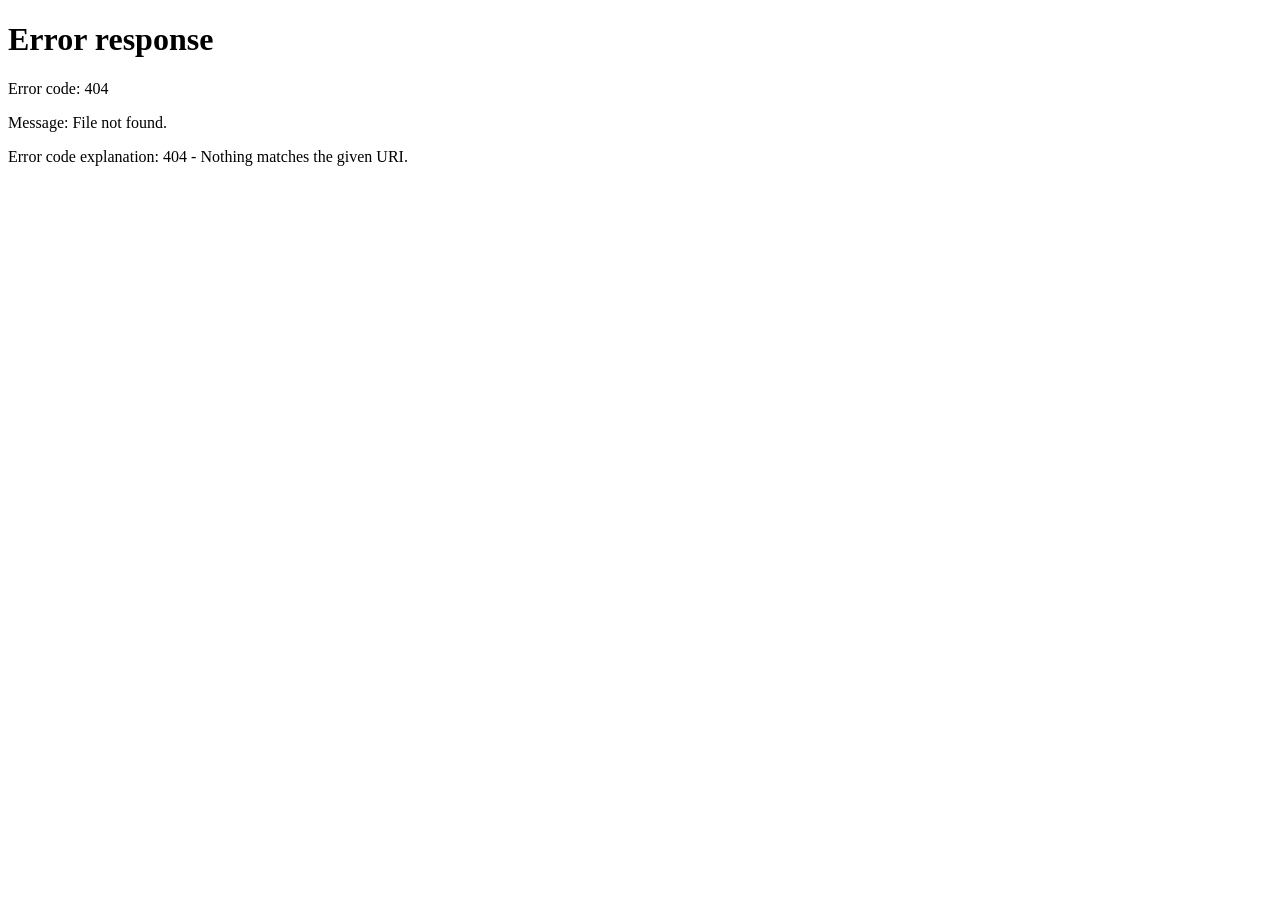
==== store/worldlet-site/index.html @ ae80c992 "Worldlet 1.0 A tiny living 3D world in every new tab: five scenes, live weather, photo and AI-made s" ====
<!doctype html>
<html lang="en">
<head>
<meta charset="utf-8" />
<meta name="viewport" content="width=device-width, initial-scale=1" />
<title>Worldlet</title>
<meta http-equiv="refresh" content="0; url=/privacy" />
</head>
<body>
<p><a href="/privacy">Worldlet privacy policy</a></p>
</body>
</html>
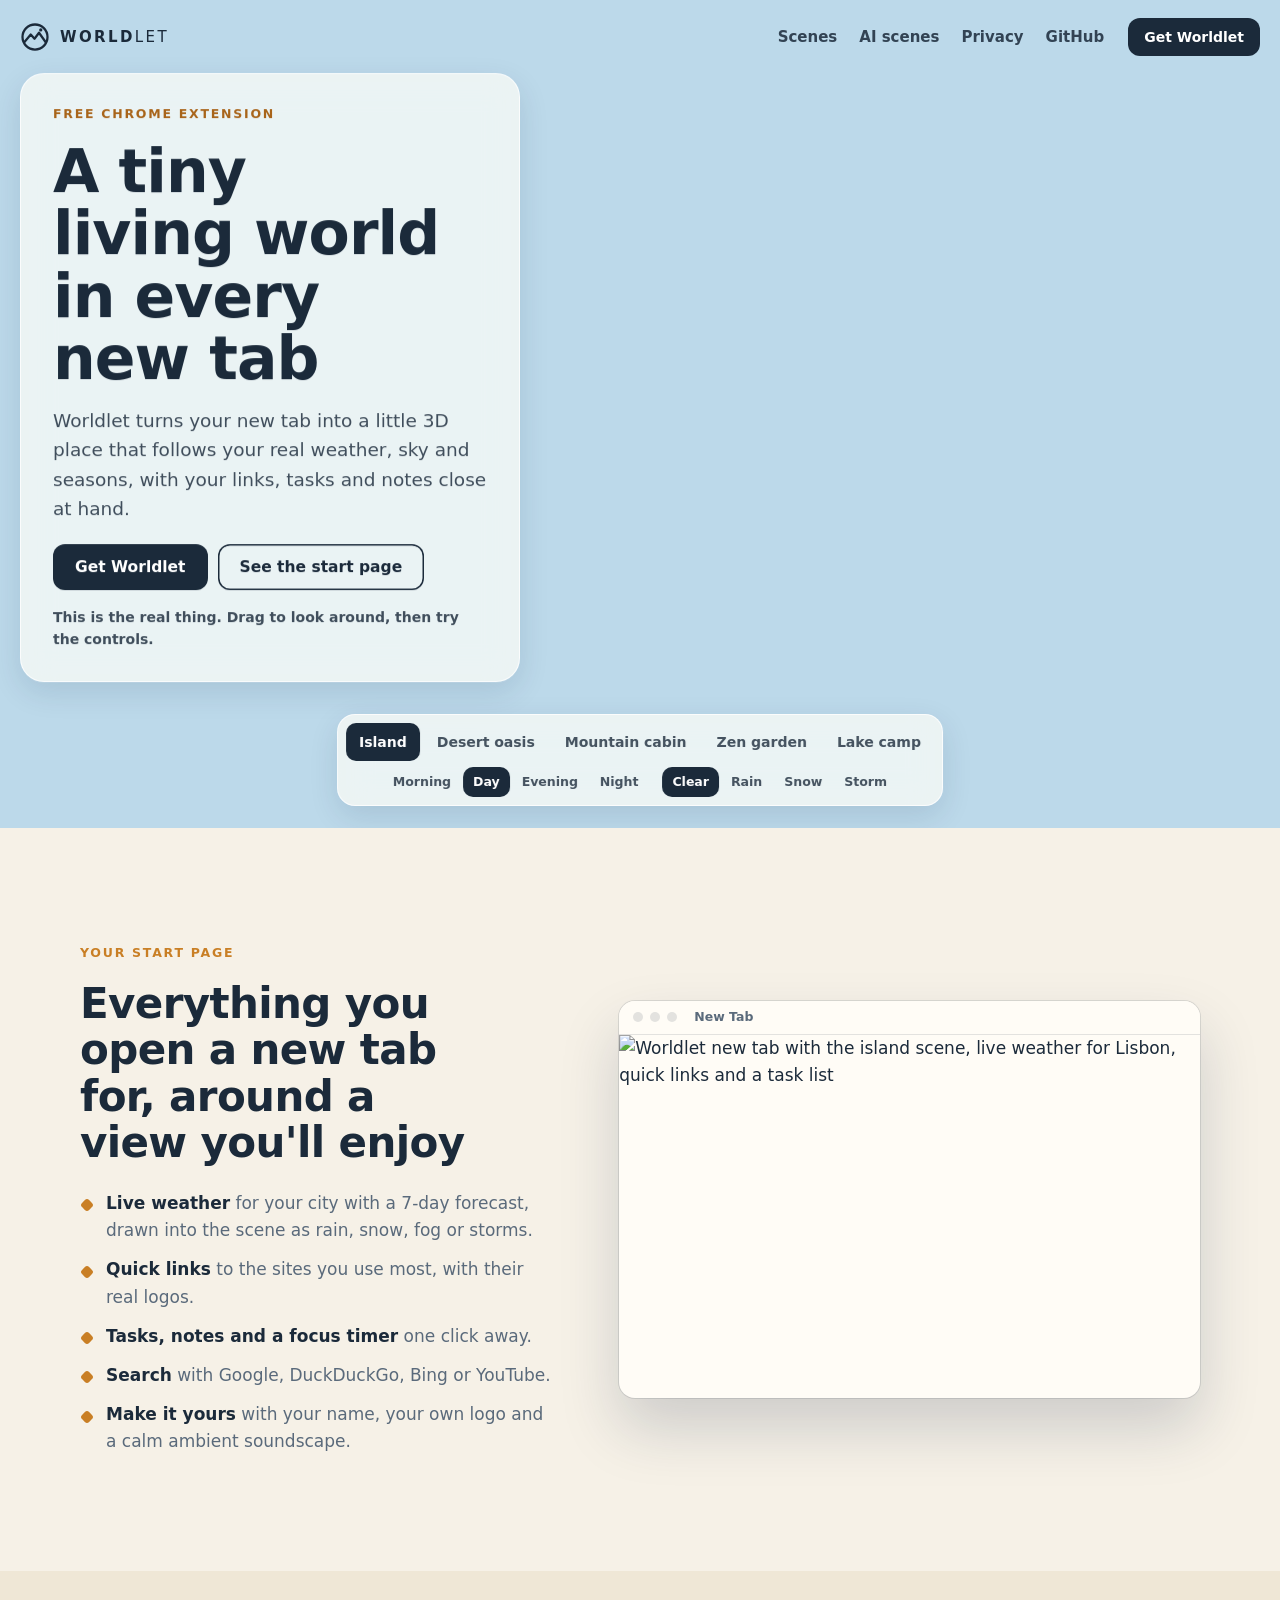
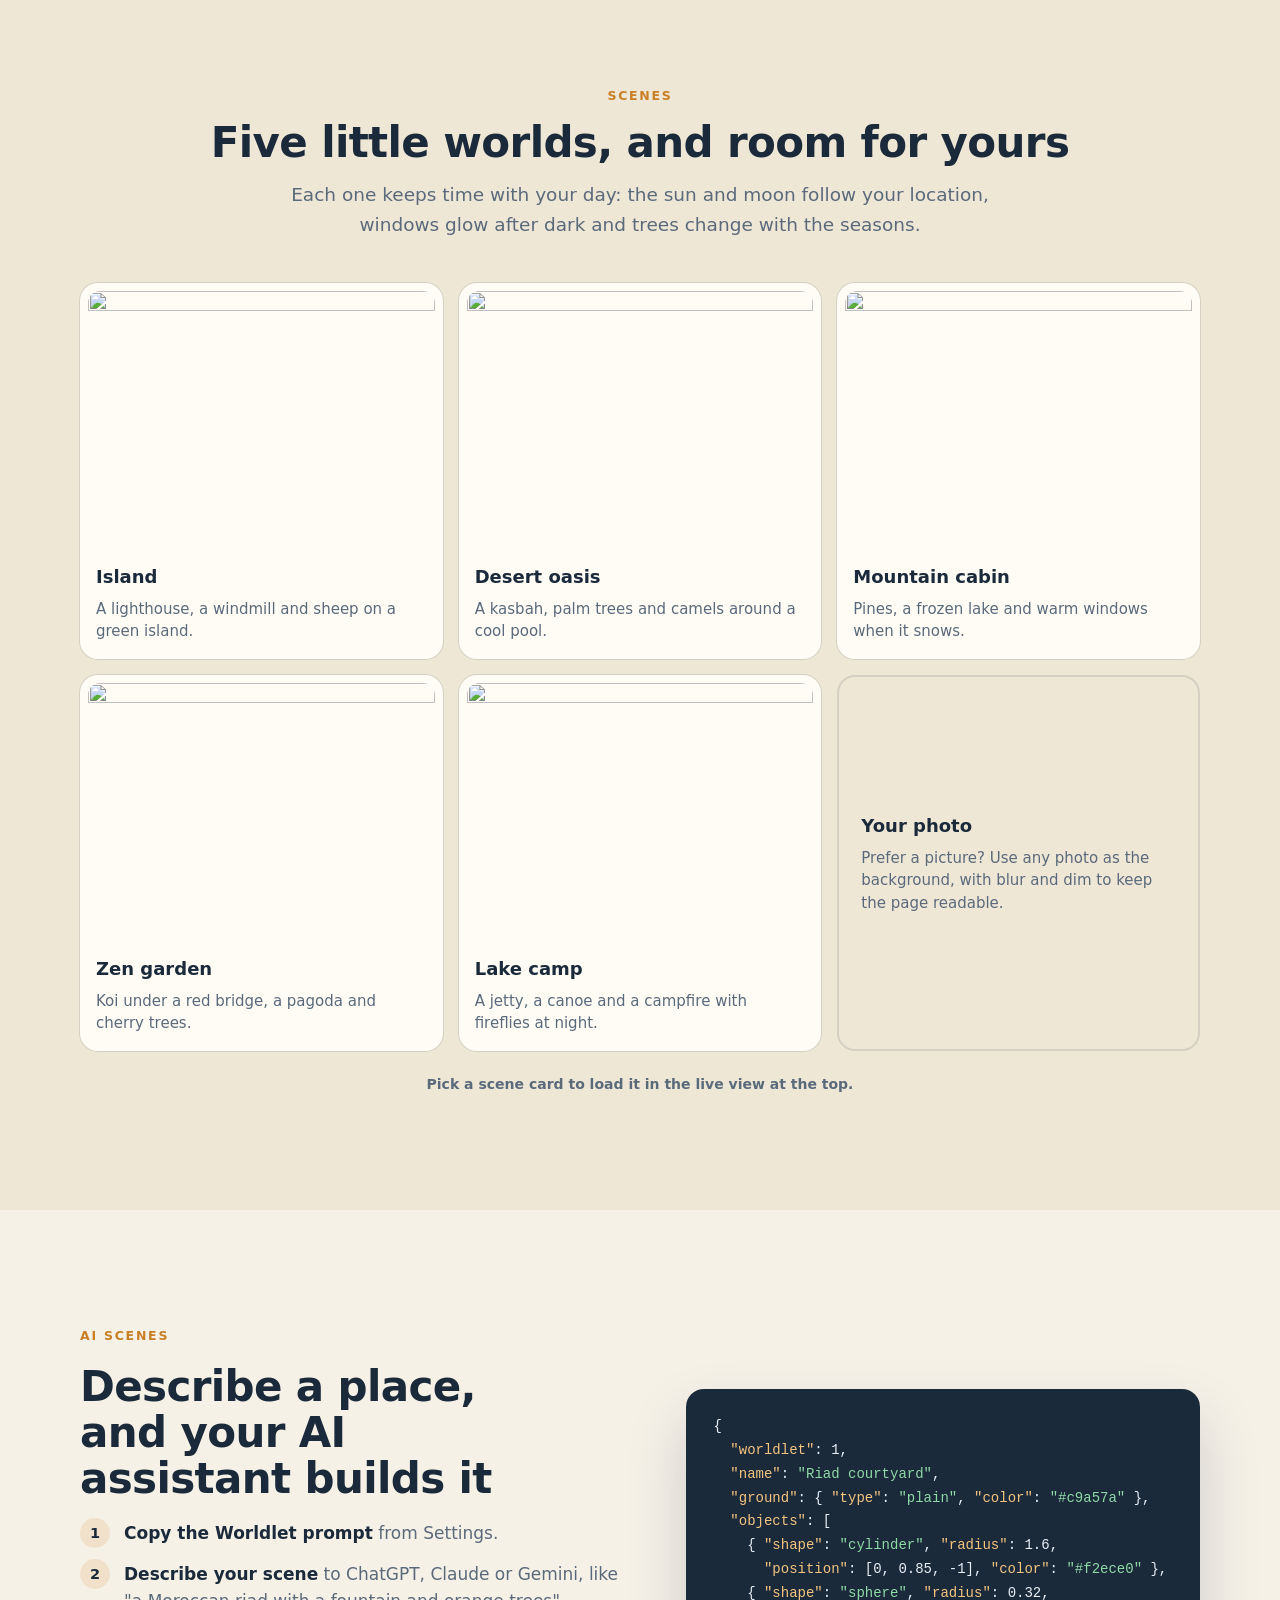
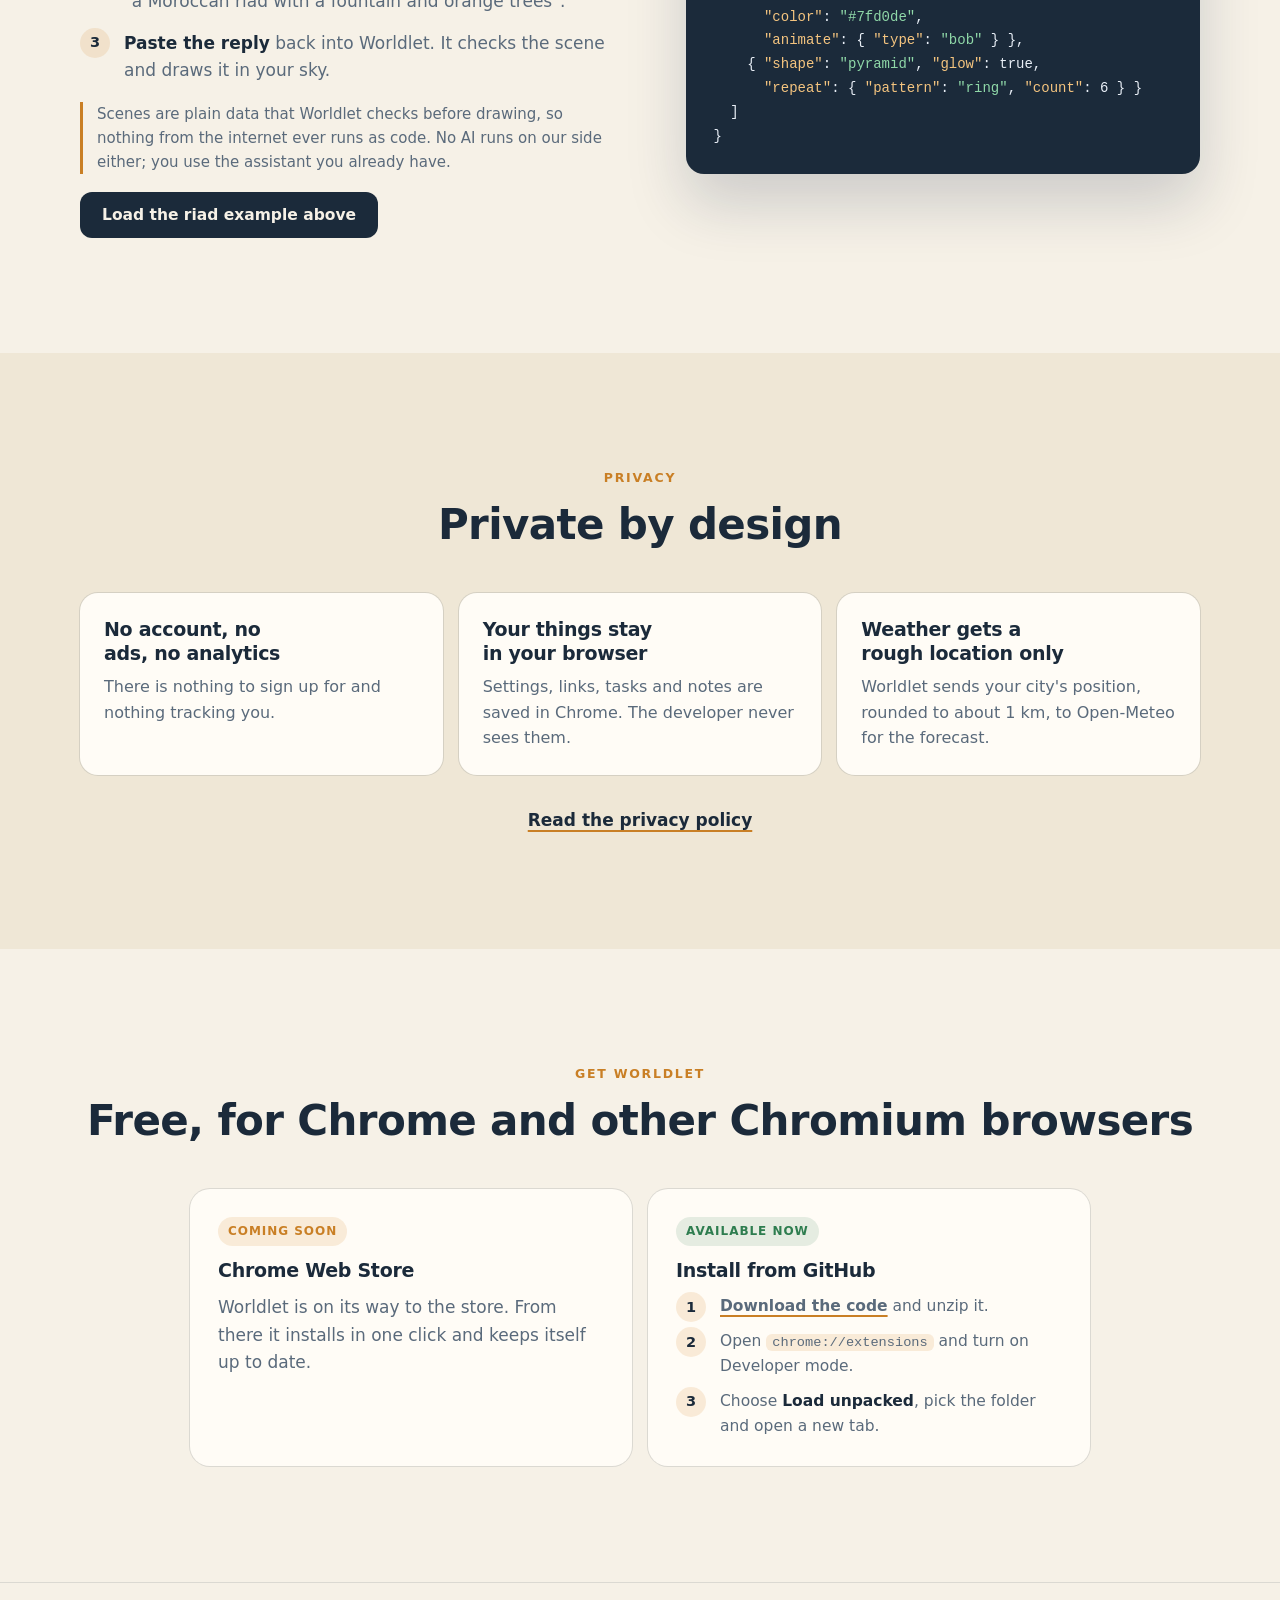
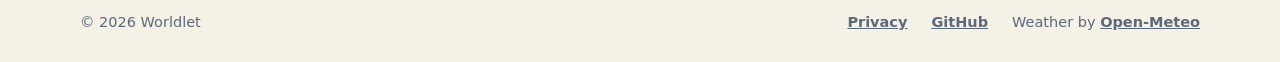
==== commit 362e8c3a: "Turn the Worldlet site into a homepage with a live 3D hero The homepage runs the extension's own eng" ====
--- a/store/worldlet-site/index.html
+++ b/store/worldlet-site/index.html
@@ -2,11 +2,195 @@
 <html lang="en">
 <head>
 <meta charset="utf-8" />
-<meta name="viewport" content="width=device-width, initial-scale=1" />
+<meta name="viewport" content="width=device-width, initial-scale=1, viewport-fit=cover" />
 <title>Worldlet</title>
-<meta http-equiv="refresh" content="0; url=/privacy" />
+<meta name="description" content="A tiny living 3D world in every new tab. Worldlet is a free Chrome extension with live weather, quick links, tasks, notes and a focus timer." />
+<meta name="theme-color" content="#f6f1e7" />
+<link rel="icon" href="assets/icon48.png" />
+<link rel="apple-touch-icon" href="assets/icon128.png" />
+<meta property="og:type" content="website" />
+<meta property="og:title" content="Worldlet: a tiny living world in every new tab" />
+<meta property="og:description" content="A free Chrome extension that turns your new tab into a little 3D place that follows your real weather, sky and seasons." />
+<meta property="og:url" content="https://worldlet-site.vercel.app/" />
+<meta property="og:image" content="https://worldlet-site.vercel.app/assets/og.jpg" />
+<meta name="twitter:card" content="summary_large_image" />
+<link rel="preload" href="assets/fonts/nunito-latin-wght-normal.woff2" as="font" type="font/woff2" crossorigin />
+<link rel="stylesheet" href="site.css" />
+<script type="module" src="site.js"></script>
 </head>
 <body>
-<p><a href="/privacy">Worldlet privacy policy</a></p>
+
+<header class="hero" id="top">
+  <canvas class="hero-canvas" id="world" aria-label="Live Worldlet scene. Drag to look around." role="img"></canvas>
+  <nav class="nav" aria-label="Main">
+    <a class="brand" href="#top" aria-label="Worldlet home">
+      <svg viewBox="0 0 24 24" fill="none" stroke="currentColor" stroke-width="1.8" stroke-linejoin="round" stroke-linecap="round" aria-hidden="true"><circle cx="12" cy="12" r="10"/><path d="M3.4 16.2 8.6 10l3 3.4L15.2 8.6l5.4 7.6"/><circle cx="16.6" cy="6.3" r="1.3" fill="currentColor" stroke="none"/></svg>
+      <span><b>WORLD</b>LET</span>
+    </a>
+    <div class="nav-links">
+      <a href="#scenes">Scenes</a>
+      <a href="#ai">AI scenes</a>
+      <a href="privacy">Privacy</a>
+      <a href="https://github.com/abouhilalbadr/worldlet">GitHub</a>
+    </div>
+    <a class="btn btn-small" href="#get">Get Worldlet</a>
+  </nav>
+
+  <div class="hero-copy glass">
+    <p class="eyebrow">Free Chrome extension</p>
+    <h1>A tiny living world in every new&nbsp;tab</h1>
+    <p class="lede">Worldlet turns your new tab into a little 3D place that follows your real weather, sky and seasons, with your links, tasks and notes close at hand.</p>
+    <div class="cta-row">
+      <a class="btn" href="#get">Get Worldlet</a>
+      <a class="btn btn-ghost" href="#start">See the start page</a>
+    </div>
+    <p class="hint">This is the real thing. Drag to look around, then try the controls.</p>
+  </div>
+
+  <div class="dock glass" role="group" aria-label="Try the scene">
+    <div class="dock-row" role="group" aria-label="Scene">
+      <button data-scene="island" aria-pressed="true">Island</button>
+      <button data-scene="desert" aria-pressed="false">Desert oasis</button>
+      <button data-scene="cabin" aria-pressed="false">Mountain cabin</button>
+      <button data-scene="zen" aria-pressed="false">Zen garden</button>
+      <button data-scene="camp" aria-pressed="false">Lake camp</button>
+    </div>
+    <div class="dock-row dock-small">
+      <div role="group" aria-label="Time of day">
+        <button data-time="morning" aria-pressed="false">Morning</button>
+        <button data-time="day" aria-pressed="true">Day</button>
+        <button data-time="evening" aria-pressed="false">Evening</button>
+        <button data-time="night" aria-pressed="false">Night</button>
+      </div>
+      <div role="group" aria-label="Weather">
+        <button data-weather="clear" aria-pressed="true">Clear</button>
+        <button data-weather="rain" aria-pressed="false">Rain</button>
+        <button data-weather="snow" aria-pressed="false">Snow</button>
+        <button data-weather="storm" aria-pressed="false">Storm</button>
+      </div>
+    </div>
+  </div>
+</header>
+
+<main>
+  <section class="band" id="start" aria-labelledby="start-h">
+    <div class="wrap split">
+      <div class="copy">
+        <p class="eyebrow">Your start page</p>
+        <h2 id="start-h">Everything you open a new tab for, around a view you'll enjoy</h2>
+        <ul class="features">
+          <li><strong>Live weather</strong> for your city with a 7-day forecast, drawn into the scene as rain, snow, fog or storms.</li>
+          <li><strong>Quick links</strong> to the sites you use most, with their real logos.</li>
+          <li><strong>Tasks, notes and a focus timer</strong> one click away.</li>
+          <li><strong>Search</strong> with Google, DuckDuckGo, Bing or YouTube.</li>
+          <li><strong>Make it yours</strong> with your name, your own logo and a calm ambient soundscape.</li>
+        </ul>
+      </div>
+      <figure class="frame">
+        <div class="frame-bar" aria-hidden="true"><i></i><i></i><i></i><span>New Tab</span></div>
+        <img src="assets/shots/01-island.jpg" width="1280" height="800" alt="Worldlet new tab with the island scene, live weather for Lisbon, quick links and a task list" loading="lazy" />
+      </figure>
+    </div>
+  </section>
+
+  <section class="band band-alt" id="scenes" aria-labelledby="scenes-h">
+    <div class="wrap">
+      <div class="section-head">
+        <p class="eyebrow">Scenes</p>
+        <h2 id="scenes-h">Five little worlds, and room for yours</h2>
+        <p class="lede">Each one keeps time with your day: the sun and moon follow your location, windows glow after dark and trees change with the seasons.</p>
+      </div>
+      <div class="scene-grid">
+        <button class="scene-card" data-load="island"><img src="assets/scenes/island.jpg" alt="" loading="lazy" /><span class="sc-name">Island</span><span class="sc-line">A lighthouse, a windmill and sheep on a green island.</span></button>
+        <button class="scene-card" data-load="desert"><img src="assets/scenes/desert.jpg" alt="" loading="lazy" /><span class="sc-name">Desert oasis</span><span class="sc-line">A kasbah, palm trees and camels around a cool pool.</span></button>
+        <button class="scene-card" data-load="cabin"><img src="assets/scenes/cabin.jpg" alt="" loading="lazy" /><span class="sc-name">Mountain cabin</span><span class="sc-line">Pines, a frozen lake and warm windows when it snows.</span></button>
+        <button class="scene-card" data-load="zen"><img src="assets/scenes/zen.jpg" alt="" loading="lazy" /><span class="sc-name">Zen garden</span><span class="sc-line">Koi under a red bridge, a pagoda and cherry trees.</span></button>
+        <button class="scene-card" data-load="camp"><img src="assets/scenes/camp.jpg" alt="" loading="lazy" /><span class="sc-name">Lake camp</span><span class="sc-line">A jetty, a canoe and a campfire with fireflies at night.</span></button>
+        <div class="scene-card scene-card-plain"><span class="sc-name">Your photo</span><span class="sc-line">Prefer a picture? Use any photo as the background, with blur and dim to keep the page readable.</span></div>
+      </div>
+      <p class="hint center">Pick a scene card to load it in the live view at the top.</p>
+    </div>
+  </section>
+
+  <section class="band" id="ai" aria-labelledby="ai-h">
+    <div class="wrap split split-rev">
+      <div class="copy">
+        <p class="eyebrow">AI scenes</p>
+        <h2 id="ai-h">Describe a place, and your AI assistant builds it</h2>
+        <ol class="steps">
+          <li><strong>Copy the Worldlet prompt</strong> from Settings.</li>
+          <li><strong>Describe your scene</strong> to ChatGPT, Claude or Gemini, like "a Moroccan riad with a fountain and orange trees".</li>
+          <li><strong>Paste the reply</strong> back into Worldlet. It checks the scene and draws it in your sky.</li>
+        </ol>
+        <p class="note">Scenes are plain data that Worldlet checks before drawing, so nothing from the internet ever runs as code. No AI runs on our side either; you use the assistant you already have.</p>
+        <button class="btn" id="loadRiad">Load the riad example above</button>
+        <p class="msg" id="riadMsg" role="status" hidden></p>
+      </div>
+      <pre class="code" aria-label="Part of an AI scene file"><code>{
+  <span class="k">"worldlet"</span>: 1,
+  <span class="k">"name"</span>: <span class="s">"Riad courtyard"</span>,
+  <span class="k">"ground"</span>: { <span class="k">"type"</span>: <span class="s">"plain"</span>, <span class="k">"color"</span>: <span class="s">"#c9a57a"</span> },
+  <span class="k">"objects"</span>: [
+    { <span class="k">"shape"</span>: <span class="s">"cylinder"</span>, <span class="k">"radius"</span>: 1.6,
+      <span class="k">"position"</span>: [0, 0.85, -1], <span class="k">"color"</span>: <span class="s">"#f2ece0"</span> },
+    { <span class="k">"shape"</span>: <span class="s">"sphere"</span>, <span class="k">"radius"</span>: 0.32,
+      <span class="k">"color"</span>: <span class="s">"#7fd0de"</span>,
+      <span class="k">"animate"</span>: { <span class="k">"type"</span>: <span class="s">"bob"</span> } },
+    { <span class="k">"shape"</span>: <span class="s">"pyramid"</span>, <span class="k">"glow"</span>: true,
+      <span class="k">"repeat"</span>: { <span class="k">"pattern"</span>: <span class="s">"ring"</span>, <span class="k">"count"</span>: 6 } }
+  ]
+}</code></pre>
+    </div>
+  </section>
+
+  <section class="band band-alt" id="privacy" aria-labelledby="privacy-h">
+    <div class="wrap">
+      <div class="section-head">
+        <p class="eyebrow">Privacy</p>
+        <h2 id="privacy-h">Private by design</h2>
+      </div>
+      <div class="trio">
+        <div class="point"><h3>No account, no ads, no analytics</h3><p>There is nothing to sign up for and nothing tracking you.</p></div>
+        <div class="point"><h3>Your things stay in your browser</h3><p>Settings, links, tasks and notes are saved in Chrome. The developer never sees them.</p></div>
+        <div class="point"><h3>Weather gets a rough location only</h3><p>Worldlet sends your city's position, rounded to about 1&nbsp;km, to Open-Meteo for the forecast.</p></div>
+      </div>
+      <p class="center"><a class="link" href="privacy">Read the privacy policy</a></p>
+    </div>
+  </section>
+
+  <section class="band" id="get" aria-labelledby="get-h">
+    <div class="wrap">
+      <div class="section-head">
+        <p class="eyebrow">Get Worldlet</p>
+        <h2 id="get-h">Free, for Chrome and other Chromium browsers</h2>
+      </div>
+      <div class="get-grid">
+        <div class="get-card">
+          <span class="pill">Coming soon</span>
+          <h3>Chrome Web Store</h3>
+          <p>Worldlet is on its way to the store. From there it installs in one click and keeps itself up to date.</p>
+        </div>
+        <div class="get-card">
+          <span class="pill pill-ok">Available now</span>
+          <h3>Install from GitHub</h3>
+          <ol class="steps steps-tight">
+            <li><a class="link" href="https://github.com/abouhilalbadr/worldlet/archive/refs/heads/main.zip">Download the code</a> and unzip it.</li>
+            <li>Open <code>chrome://extensions</code> and turn on Developer mode.</li>
+            <li>Choose <strong>Load unpacked</strong>, pick the folder and open a new tab.</li>
+          </ol>
+        </div>
+      </div>
+    </div>
+  </section>
+</main>
+
+<footer class="footer">
+  <div class="wrap footer-row">
+    <span>© 2026 Worldlet</span>
+    <a href="privacy">Privacy</a>
+    <a href="https://github.com/abouhilalbadr/worldlet">GitHub</a>
+    <span>Weather by <a href="https://open-meteo.com/">Open-Meteo</a></span>
+  </div>
+</footer>
 </body>
 </html>
--- a/store/worldlet-site/site.css
+++ b/store/worldlet-site/site.css
@@ -0,0 +1,166 @@
+/* Layout: a full-bleed live 3D hero with glass controls, then alternating sand bands with one idea each. */
+@font-face { font-family: Nunito; src: url('assets/fonts/nunito-latin-wght-normal.woff2') format('woff2'); font-weight: 200 1000; font-display: swap; }
+
+:root {
+  --sand: #f6f1e7; --sand-2: #efe7d6; --paper: #fffcf6; --ink: #1b2a3a; --muted: #5a6a7b; --line: rgba(27, 42, 58, 0.12);
+  --amber: #c97f25; --amber-soft: rgba(217, 145, 58, 0.16); --sea: #1f6f9e; --ok: #2e7d4f; --ok-soft: rgba(46, 125, 79, 0.12);
+  --glass: rgba(255, 252, 246, 0.72); --glass-line: rgba(255, 255, 255, 0.8); --code: #1b2a3a; --code-ink: #e8eef6;
+  --font: Nunito, ui-rounded, "SF Pro Rounded", system-ui, -apple-system, "Segoe UI", sans-serif;
+  --mono: ui-monospace, "SF Mono", Menlo, Consolas, monospace;
+  --gutter: max(20px, env(safe-area-inset-left, 0px));
+  color-scheme: light;
+}
+@media (prefers-color-scheme: dark) {
+  :root {
+    --sand: #0f1828; --sand-2: #131f33; --paper: #172338; --ink: #eef2f8; --muted: #a7b4c6; --line: rgba(255, 255, 255, 0.1);
+    --amber: #f4c47f; --amber-soft: rgba(244, 196, 127, 0.14); --sea: #7cc0e8; --ok: #8fd8a8; --ok-soft: rgba(143, 216, 168, 0.12);
+    --glass: rgba(18, 28, 48, 0.66); --glass-line: rgba(255, 255, 255, 0.12); --code: #0a1220; --code-ink: #e8eef6;
+    color-scheme: dark;
+  }
+}
+
+* { box-sizing: border-box; }
+html { scroll-behavior: smooth; }
+body { margin: 0; background: var(--sand); color: var(--ink); font: 500 17px/1.6 var(--font); -webkit-font-smoothing: antialiased; }
+img { max-width: 100%; display: block; }
+a { color: inherit; }
+button { font: inherit; color: inherit; cursor: pointer; }
+:focus-visible { outline: 2px solid var(--amber); outline-offset: 3px; border-radius: 6px; }
+h1, h2, h3 { margin: 0; text-wrap: balance; letter-spacing: -0.015em; }
+h1 { font-size: clamp(36px, 5.2vw, 60px); line-height: 1.04; font-weight: 900; }
+h2 { font-size: clamp(28px, 3.6vw, 42px); line-height: 1.1; font-weight: 900; }
+h3 { font-size: 19px; line-height: 1.3; font-weight: 800; }
+p { margin: 0; }
+.eyebrow { font-size: 12.5px; font-weight: 800; letter-spacing: 0.14em; text-transform: uppercase; color: var(--amber); }
+.lede { font-size: 18.5px; color: var(--muted); max-width: 60ch; }
+.hint { font-size: 14px; color: var(--muted); font-weight: 600; }
+.center { text-align: center; }
+.link { font-weight: 800; text-decoration: underline; text-decoration-color: var(--amber); text-decoration-thickness: 2px; text-underline-offset: 4px; }
+code { font: 500 0.88em var(--mono); background: var(--amber-soft); padding: 1px 6px; border-radius: 6px; }
+
+.btn { display: inline-flex; align-items: center; justify-content: center; height: 46px; padding: 0 22px; border-radius: 12px; border: 0; background: var(--ink); color: var(--sand); font-weight: 800; font-size: 15.5px; text-decoration: none; transition: transform 0.15s; }
+.btn:hover { transform: translateY(-1px); }
+.btn-ghost { background: transparent; color: var(--ink); box-shadow: inset 0 0 0 1.5px var(--line); }
+.btn-small { height: 38px; padding: 0 16px; font-size: 14px; }
+
+.glass { background: var(--glass); border: 1px solid var(--glass-line); backdrop-filter: blur(16px) saturate(1.3); -webkit-backdrop-filter: blur(16px) saturate(1.3); box-shadow: 0 10px 30px rgba(20, 40, 70, 0.12); }
+
+/* ---------- hero ---------- */
+.hero { position: relative; height: clamp(640px, 92svh, 900px); overflow: hidden; background: #bcd9ea url('assets/hero.jpg') center / cover no-repeat; color: #1b2a3a; isolation: isolate; }
+.hero-canvas { position: absolute; inset: 0; width: 100%; height: 100%; display: block; z-index: -1; cursor: grab; }
+.hero-canvas:active { cursor: grabbing; }
+.hero .glass { --glass: rgba(255, 252, 246, 0.72); --glass-line: rgba(255, 255, 255, 0.8); }
+.hero.night { color: #eef2f8; }
+.hero.night .glass { --glass: rgba(18, 28, 48, 0.62); --glass-line: rgba(255, 255, 255, 0.14); }
+.hero .eyebrow { color: #a8641a; }
+.hero.night .eyebrow { color: #f4c47f; }
+.hero .lede, .hero .hint { color: inherit; opacity: 0.82; }
+.hero .btn { background: #1b2a3a; color: #fff; }
+.hero .btn-ghost { background: transparent; color: inherit; box-shadow: inset 0 0 0 1.5px currentColor; }
+.hero.night .btn:not(.btn-ghost) { background: #f4c47f; color: #1a2232; }
+
+.nav { position: absolute; top: 0; left: 0; right: 0; display: flex; align-items: center; gap: 24px; padding: max(18px, env(safe-area-inset-top, 0px)) var(--gutter) 18px; padding-right: max(20px, env(safe-area-inset-right, 0px)); }
+.brand { display: flex; align-items: center; gap: 10px; text-decoration: none; }
+.brand svg { width: 30px; height: 30px; }
+.brand span { letter-spacing: 0.16em; font-size: 15px; font-weight: 500; }
+.brand b { font-weight: 900; }
+.nav-links { display: flex; gap: 22px; margin-left: auto; font-weight: 700; font-size: 15px; }
+.nav-links a { text-decoration: none; opacity: 0.85; }
+.nav-links a:hover { opacity: 1; text-decoration: underline; text-underline-offset: 4px; }
+
+.hero-copy { position: absolute; left: var(--gutter); top: 50%; transform: translateY(-56%); width: min(500px, 40vw); border-radius: 24px; padding: 30px 32px; display: grid; gap: 16px; }
+.cta-row { display: flex; gap: 10px; flex-wrap: wrap; margin-top: 4px; }
+
+.dock { position: absolute; left: 50%; bottom: max(22px, env(safe-area-inset-bottom, 0px)); transform: translateX(-50%); border-radius: 18px; padding: 8px; display: grid; gap: 6px; max-width: calc(100% - 40px); }
+.dock-row { display: flex; gap: 4px; justify-content: center; }
+.dock-small { gap: 14px; }
+.dock-small > div { display: flex; gap: 2px; }
+.dock button { border: 0; background: transparent; padding: 8px 13px; border-radius: 10px; font-weight: 800; font-size: 14px; white-space: nowrap; opacity: 0.8; }
+.dock-small button { padding: 5px 10px; font-size: 12.5px; }
+.dock button:hover { opacity: 1; background: rgba(127, 127, 127, 0.14); }
+.dock button[aria-pressed="true"] { opacity: 1; background: #1b2a3a; color: #fff; }
+.hero.night .dock button[aria-pressed="true"] { background: #f4c47f; color: #1a2232; }
+
+/* ---------- bands ---------- */
+.band { padding-block: clamp(64px, 9vw, 120px); }
+.band-alt { background: var(--sand-2); }
+.wrap { max-width: 1160px; margin: 0 auto; padding-left: var(--gutter); padding-right: max(20px, env(safe-area-inset-right, 0px)); }
+.section-head { display: grid; gap: 14px; justify-items: center; text-align: center; margin-bottom: 44px; }
+.split { display: grid; grid-template-columns: minmax(0, 0.9fr) minmax(0, 1.1fr); gap: clamp(32px, 5vw, 72px); align-items: center; }
+.split-rev { grid-template-columns: minmax(0, 1fr) minmax(0, 0.95fr); }
+.copy { display: grid; gap: 18px; min-width: 0; }
+
+.features { list-style: none; margin: 6px 0 0; padding: 0; display: grid; gap: 12px; }
+.features li { padding-left: 26px; position: relative; color: var(--muted); }
+.features li::before { content: ''; position: absolute; left: 2px; top: 0.62em; width: 10px; height: 10px; border-radius: 3px; background: var(--amber); transform: rotate(45deg); }
+.features strong { color: var(--ink); font-weight: 800; }
+
+.frame { margin: 0; border-radius: 16px; overflow: hidden; background: var(--paper); box-shadow: 0 30px 60px rgba(20, 40, 70, 0.18), 0 0 0 1px var(--line); }
+.frame-bar { display: flex; align-items: center; gap: 7px; height: 34px; padding: 0 14px; background: var(--paper); border-bottom: 1px solid var(--line); }
+.frame-bar i { width: 10px; height: 10px; border-radius: 50%; background: var(--line); }
+.frame-bar span { margin-left: 10px; font-size: 12.5px; font-weight: 700; color: var(--muted); }
+.frame img { width: 100%; height: auto; }
+
+.scene-grid { display: grid; grid-template-columns: repeat(3, minmax(0, 1fr)); gap: 16px; }
+.scene-card { display: grid; align-content: start; gap: 6px; text-align: left; border: 0; padding: 8px 8px 16px; border-radius: 18px; background: var(--paper); box-shadow: 0 0 0 1px var(--line); transition: transform 0.15s, box-shadow 0.15s; }
+.scene-card img { width: 100%; aspect-ratio: 4 / 3; object-fit: cover; border-radius: 12px; margin-bottom: 6px; }
+button.scene-card:hover { transform: translateY(-2px); box-shadow: 0 0 0 1px var(--line), 0 14px 30px rgba(20, 40, 70, 0.12); }
+.sc-name { font-size: 18px; font-weight: 900; padding: 0 8px; }
+.sc-line { font-size: 15px; color: var(--muted); padding: 0 8px; line-height: 1.5; }
+.scene-card-plain { padding: 24px 16px; align-content: center; background: transparent; box-shadow: inset 0 0 0 2px var(--line); }
+.scene-grid + .hint { margin-top: 22px; }
+
+.steps { margin: 0; padding: 0; list-style: none; counter-reset: s; display: grid; gap: 14px; }
+.steps li { counter-increment: s; position: relative; padding-left: 44px; color: var(--muted); }
+.steps li::before { content: counter(s); position: absolute; left: 0; top: -2px; width: 30px; height: 30px; border-radius: 50%; display: grid; place-items: center; background: var(--amber-soft); color: var(--ink); font-weight: 900; font-size: 14.5px; }
+.steps strong { color: var(--ink); font-weight: 800; }
+.steps-tight { gap: 10px; font-size: 15.5px; }
+.note { font-size: 15px; color: var(--muted); border-left: 3px solid var(--amber); padding-left: 14px; }
+#loadRiad { justify-self: start; }
+.msg { font-size: 14.5px; font-weight: 700; color: var(--ok); }
+.msg.error { color: #c0392b; }
+.code { margin: 0; min-width: 0; overflow-x: auto; background: var(--code); color: var(--code-ink); border-radius: 18px; padding: 26px 28px; font: 500 14px/1.7 var(--mono); box-shadow: 0 30px 60px rgba(20, 40, 70, 0.18); }
+.code code { background: none; padding: 0; font: inherit; }
+.code .k { color: #f4c47f; }
+.code .s { color: #8fd8a8; }
+
+.trio { display: grid; grid-template-columns: repeat(3, minmax(0, 1fr)); gap: 16px; margin-bottom: 32px; }
+.point { background: var(--paper); border-radius: 18px; padding: 24px; display: grid; gap: 8px; align-content: start; box-shadow: 0 0 0 1px var(--line); }
+.point p { color: var(--muted); font-size: 16px; }
+
+.get-grid { display: grid; grid-template-columns: repeat(2, minmax(0, 1fr)); gap: 16px; max-width: 900px; margin: 0 auto; }
+.get-card { background: var(--paper); border-radius: 20px; padding: 28px; display: grid; gap: 12px; align-content: start; box-shadow: 0 0 0 1px var(--line); }
+.get-card p { color: var(--muted); }
+.pill { justify-self: start; font-size: 12px; font-weight: 800; letter-spacing: 0.08em; text-transform: uppercase; padding: 5px 10px; border-radius: 999px; background: var(--amber-soft); color: var(--amber); }
+.pill-ok { background: var(--ok-soft); color: var(--ok); }
+
+.footer { border-top: 1px solid var(--line); padding-block: 28px max(28px, env(safe-area-inset-bottom, 0px)); font-size: 14.5px; color: var(--muted); }
+.footer-row { display: flex; flex-wrap: wrap; gap: 10px 24px; }
+.footer-row span:first-child { margin-right: auto; }
+.footer a { font-weight: 700; }
+
+/* ---------- small screens ---------- */
+@media (max-width: 900px) {
+  .nav-links { display: none; }
+  .nav .btn-small { margin-left: auto; }
+  /* Phones stack the hero: copy, then the live scene in its own area, then the controls. */
+  .hero { height: auto; display: flex; flex-direction: column; padding: 84px 0 18px; background: linear-gradient(#d7ebf6, #a9d2ea); }
+  .hero.night { background: linear-gradient(#141f38, #1d2b4a); }
+  .hero-copy { order: 1; position: relative; left: auto; top: auto; transform: none; width: auto; margin: 0 16px; padding: 22px; gap: 12px; }
+  .hero-copy .hint { display: none; }
+  .hero-canvas { order: 2; position: relative; inset: auto; height: 360px; z-index: 0; }
+  .dock { order: 3; position: relative; left: auto; bottom: auto; transform: none; margin: 0 16px; max-width: none; }
+  .dock-row { justify-content: flex-start; overflow-x: auto; scrollbar-width: none; }
+  .dock-small { flex-direction: column; gap: 4px; }
+  .split, .split-rev { grid-template-columns: minmax(0, 1fr); }
+  .scene-grid, .trio, .get-grid { grid-template-columns: minmax(0, 1fr); }
+  .scene-grid { grid-template-columns: repeat(2, minmax(0, 1fr)); }
+}
+@media (max-width: 520px) {
+  .scene-grid { grid-template-columns: minmax(0, 1fr); }
+  .lede { font-size: 17px; }
+}
+@media (prefers-reduced-motion: reduce) {
+  html { scroll-behavior: auto; }
+  .btn, .scene-card { transition: none; }
+}
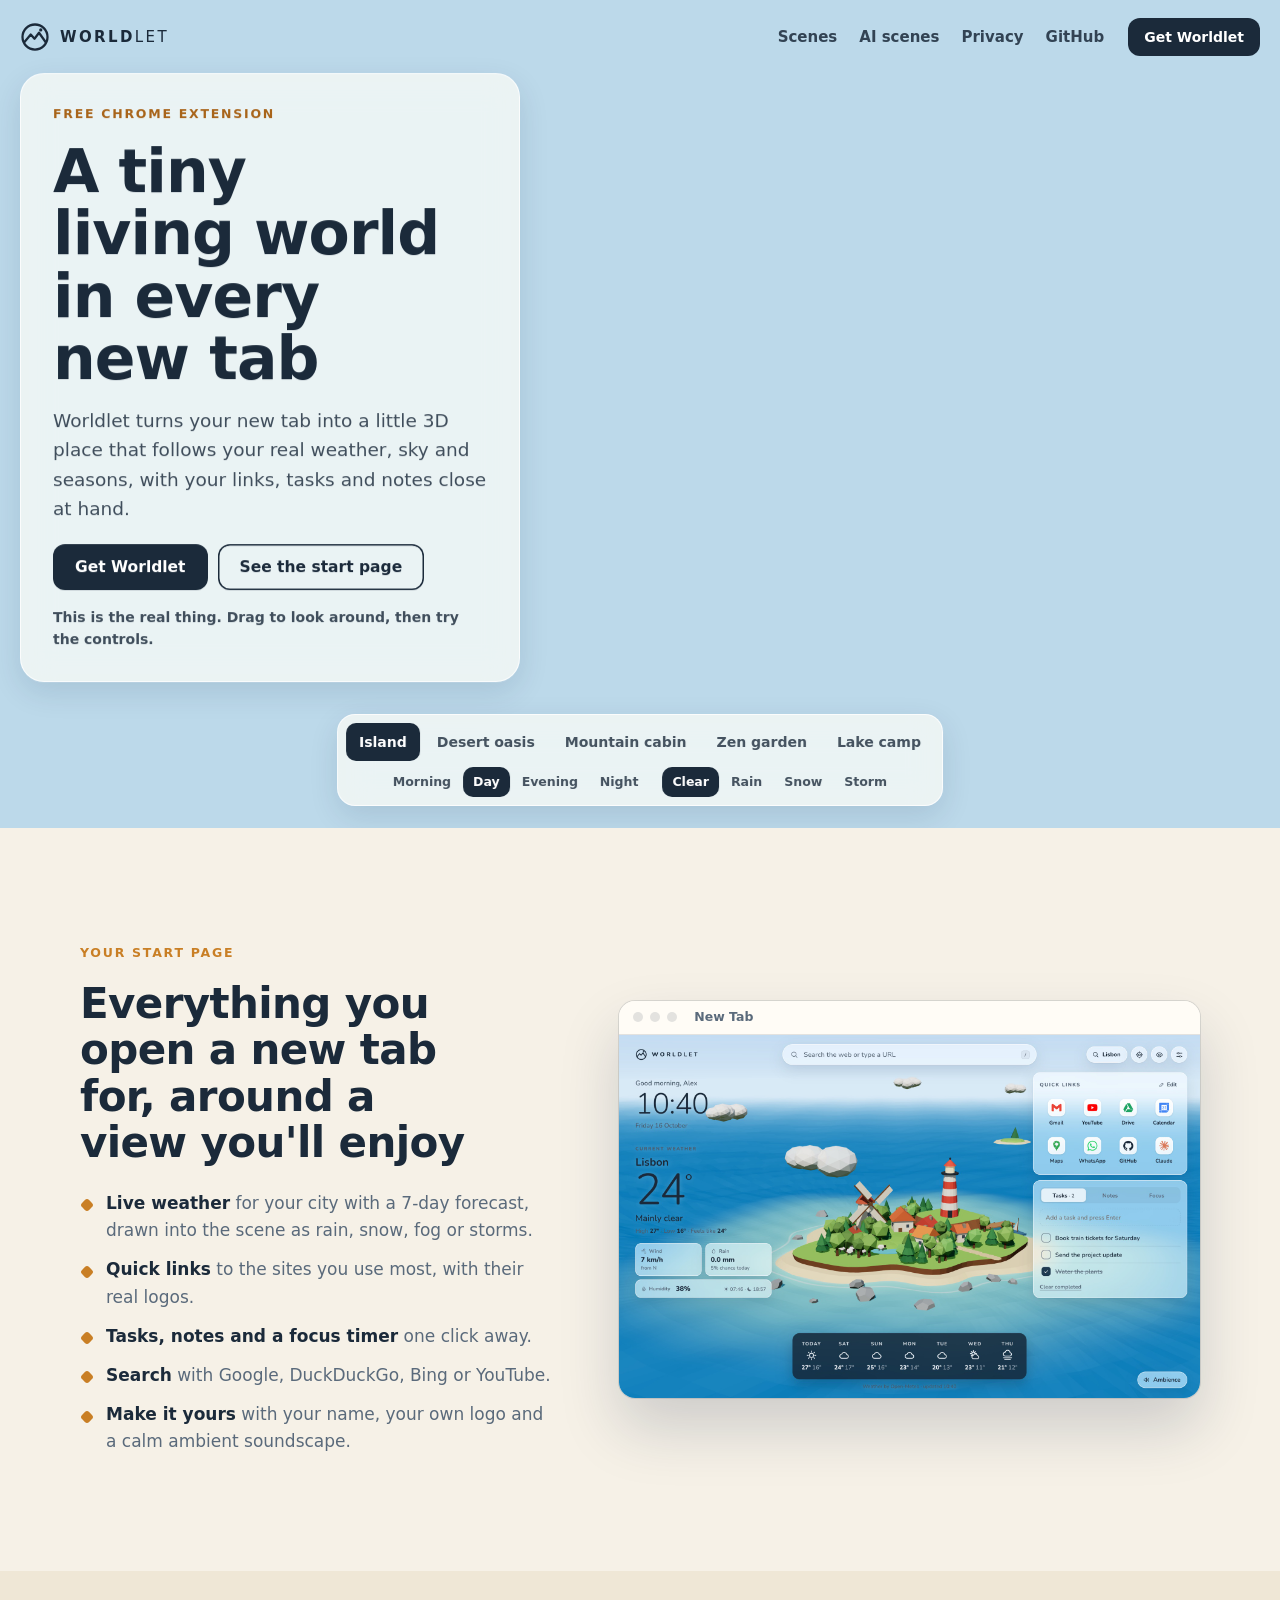
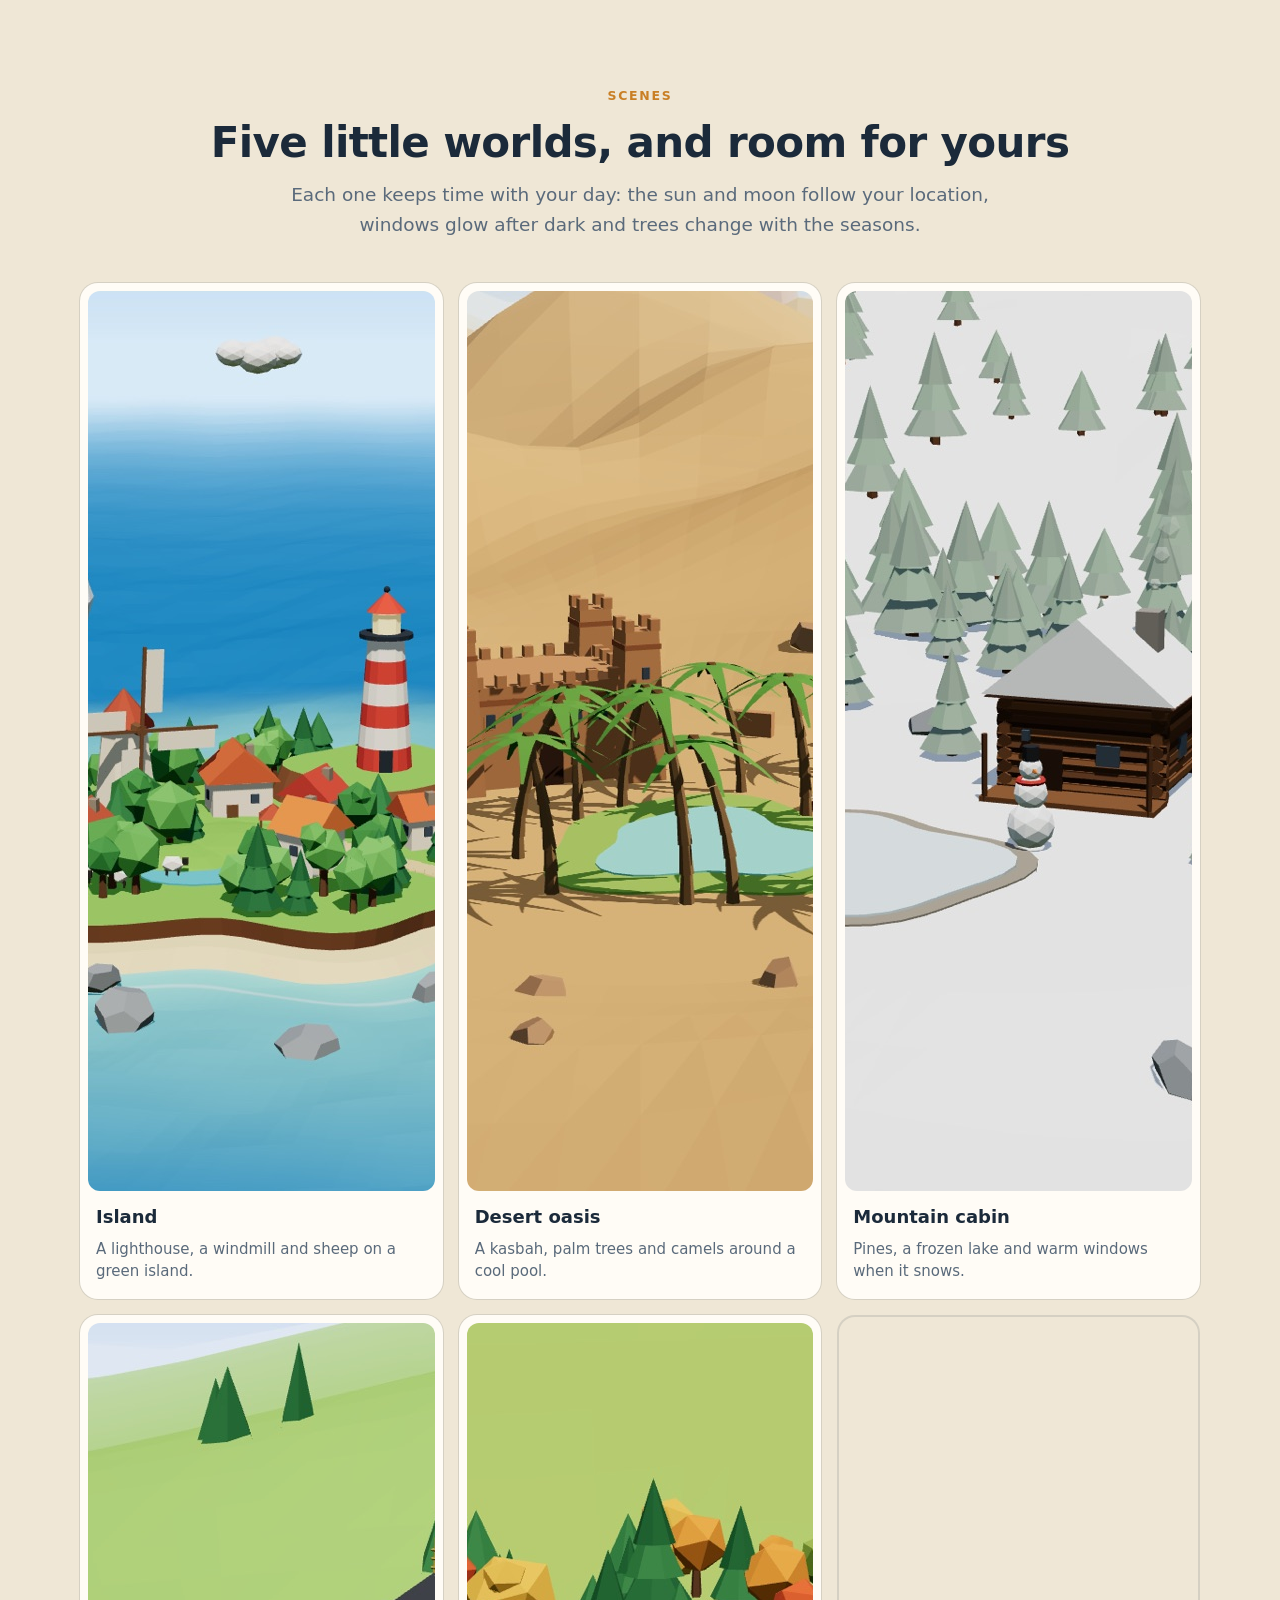
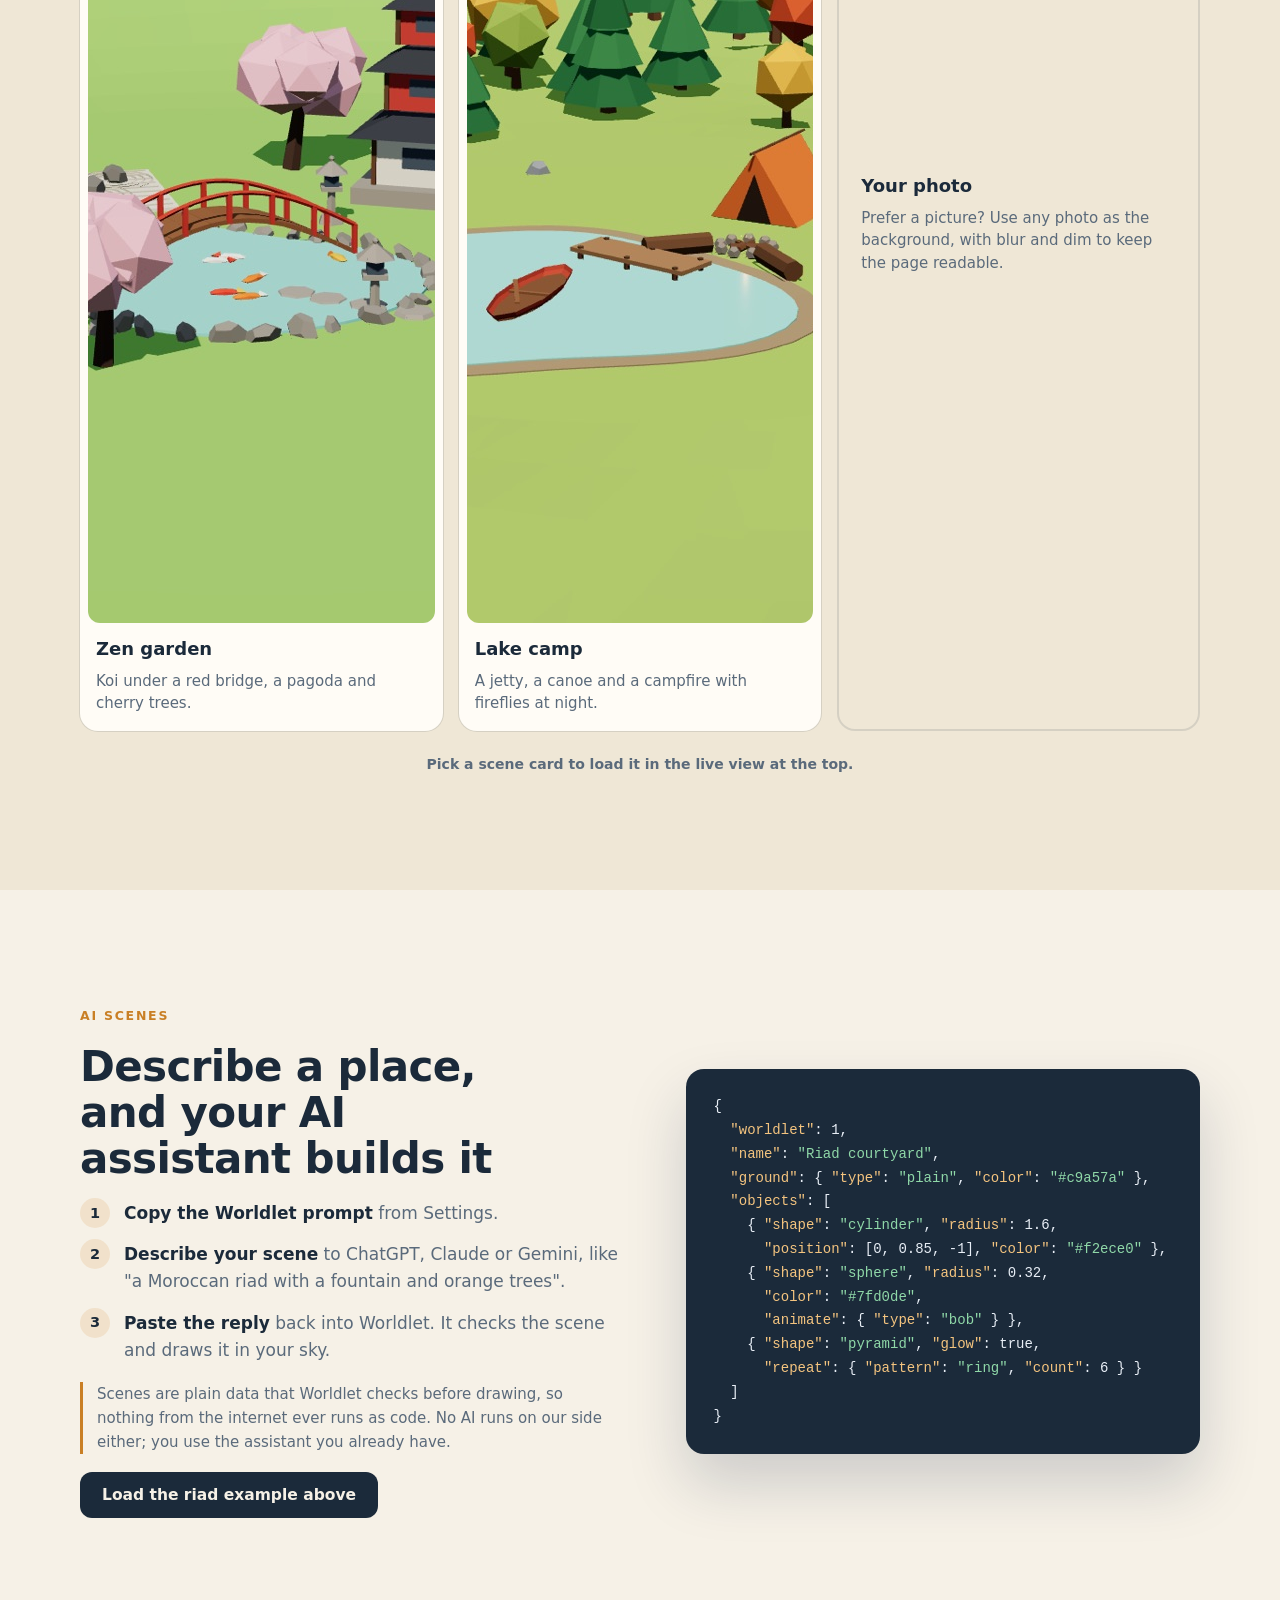
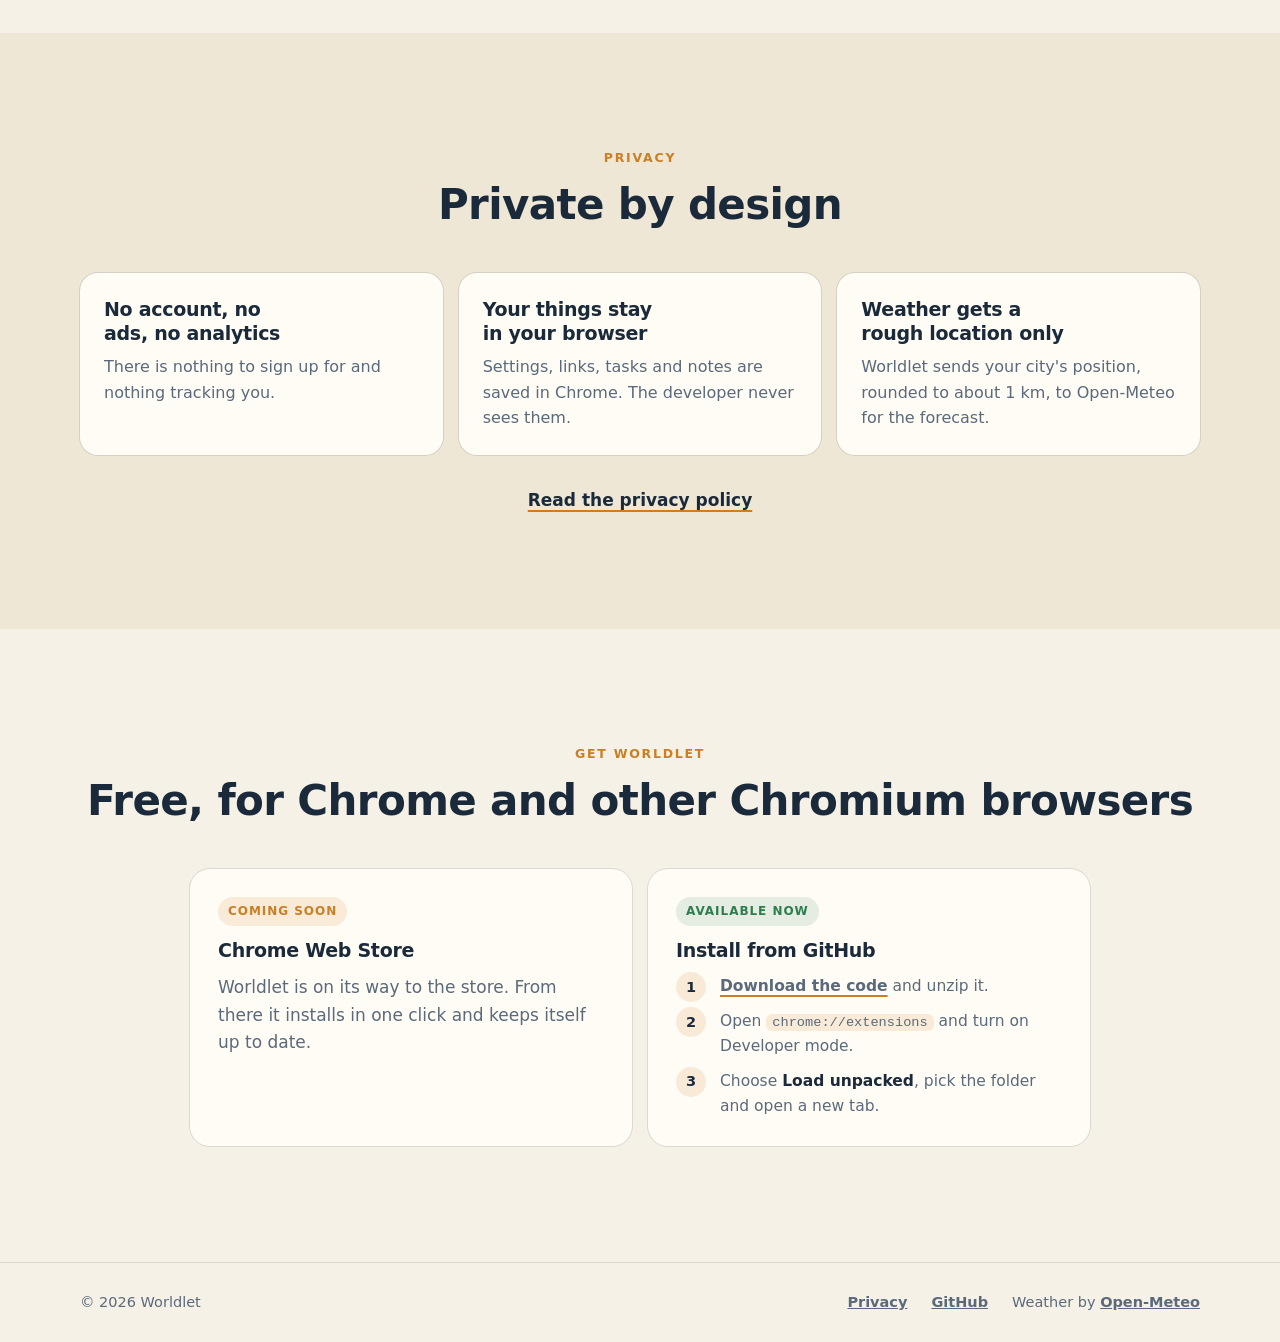
==== commit 5f386b33: "Use sharp scene images on the website and refresh the extension's scene tiles New renders at 2x repl" ====
--- a/store/worldlet-site/index.html
+++ b/store/worldlet-site/index.html
@@ -88,7 +88,7 @@
       </div>
       <figure class="frame">
         <div class="frame-bar" aria-hidden="true"><i></i><i></i><i></i><span>New Tab</span></div>
-        <img src="assets/shots/01-island.jpg" width="1280" height="800" alt="Worldlet new tab with the island scene, live weather for Lisbon, quick links and a task list" loading="lazy" />
+        <img src="img/start.jpg" width="1920" height="1200" alt="Worldlet new tab with the island scene, live weather for Lisbon, quick links and a task list" loading="lazy" />
       </figure>
     </div>
   </section>
@@ -101,11 +101,11 @@
         <p class="lede">Each one keeps time with your day: the sun and moon follow your location, windows glow after dark and trees change with the seasons.</p>
       </div>
       <div class="scene-grid">
-        <button class="scene-card" data-load="island"><img src="assets/scenes/island.jpg" alt="" loading="lazy" /><span class="sc-name">Island</span><span class="sc-line">A lighthouse, a windmill and sheep on a green island.</span></button>
-        <button class="scene-card" data-load="desert"><img src="assets/scenes/desert.jpg" alt="" loading="lazy" /><span class="sc-name">Desert oasis</span><span class="sc-line">A kasbah, palm trees and camels around a cool pool.</span></button>
-        <button class="scene-card" data-load="cabin"><img src="assets/scenes/cabin.jpg" alt="" loading="lazy" /><span class="sc-name">Mountain cabin</span><span class="sc-line">Pines, a frozen lake and warm windows when it snows.</span></button>
-        <button class="scene-card" data-load="zen"><img src="assets/scenes/zen.jpg" alt="" loading="lazy" /><span class="sc-name">Zen garden</span><span class="sc-line">Koi under a red bridge, a pagoda and cherry trees.</span></button>
-        <button class="scene-card" data-load="camp"><img src="assets/scenes/camp.jpg" alt="" loading="lazy" /><span class="sc-name">Lake camp</span><span class="sc-line">A jetty, a canoe and a campfire with fireflies at night.</span></button>
+        <button class="scene-card" data-load="island"><img src="img/scenes/island.jpg" width="1200" height="900" alt="" loading="lazy" /><span class="sc-name">Island</span><span class="sc-line">A lighthouse, a windmill and sheep on a green island.</span></button>
+        <button class="scene-card" data-load="desert"><img src="img/scenes/desert.jpg" width="1200" height="900" alt="" loading="lazy" /><span class="sc-name">Desert oasis</span><span class="sc-line">A kasbah, palm trees and camels around a cool pool.</span></button>
+        <button class="scene-card" data-load="cabin"><img src="img/scenes/cabin.jpg" width="1200" height="900" alt="" loading="lazy" /><span class="sc-name">Mountain cabin</span><span class="sc-line">Pines, a frozen lake and warm windows when it snows.</span></button>
+        <button class="scene-card" data-load="zen"><img src="img/scenes/zen.jpg" width="1200" height="900" alt="" loading="lazy" /><span class="sc-name">Zen garden</span><span class="sc-line">Koi under a red bridge, a pagoda and cherry trees.</span></button>
+        <button class="scene-card" data-load="camp"><img src="img/scenes/camp.jpg" width="1200" height="900" alt="" loading="lazy" /><span class="sc-name">Lake camp</span><span class="sc-line">A jetty, a canoe and a campfire with fireflies at night.</span></button>
         <div class="scene-card scene-card-plain"><span class="sc-name">Your photo</span><span class="sc-line">Prefer a picture? Use any photo as the background, with blur and dim to keep the page readable.</span></div>
       </div>
       <p class="hint center">Pick a scene card to load it in the live view at the top.</p>
--- a/store/worldlet-site/site.css
+++ b/store/worldlet-site/site.css
@@ -46,7 +46,7 @@
 .glass { background: var(--glass); border: 1px solid var(--glass-line); backdrop-filter: blur(16px) saturate(1.3); -webkit-backdrop-filter: blur(16px) saturate(1.3); box-shadow: 0 10px 30px rgba(20, 40, 70, 0.12); }
 
 /* ---------- hero ---------- */
-.hero { position: relative; height: clamp(640px, 92svh, 900px); overflow: hidden; background: #bcd9ea url('assets/hero.jpg') center / cover no-repeat; color: #1b2a3a; isolation: isolate; }
+.hero { position: relative; height: clamp(640px, 92svh, 1320px); overflow: hidden; background: #bcd9ea url('assets/hero.jpg') center / cover no-repeat; color: #1b2a3a; isolation: isolate; }
 .hero-canvas { position: absolute; inset: 0; width: 100%; height: 100%; display: block; z-index: -1; cursor: grab; }
 .hero-canvas:active { cursor: grabbing; }
 .hero .glass { --glass: rgba(255, 252, 246, 0.72); --glass-line: rgba(255, 255, 255, 0.8); }
@@ -138,6 +138,46 @@
 .footer-row { display: flex; flex-wrap: wrap; gap: 10px 24px; }
 .footer-row span:first-child { margin-right: auto; }
 .footer a { font-weight: 700; }
+
+/* ---------- inner pages (privacy) ---------- */
+.topbar { border-bottom: 1px solid var(--line); background: var(--sand); }
+.nav-page { position: static; padding-top: max(18px, env(safe-area-inset-top, 0px)); padding-bottom: 18px; }
+.nav-links a[aria-current="page"] { opacity: 1; text-decoration: underline; text-decoration-color: var(--amber); text-decoration-thickness: 2px; text-underline-offset: 6px; }
+.nav-page .btn { background: var(--ink); color: var(--sand); }
+.doc-band { padding-block: clamp(48px, 7vw, 96px); }
+.doc-grid { display: grid; grid-template-columns: 240px minmax(0, 1fr); gap: clamp(32px, 6vw, 96px); align-items: start; }
+.toc { position: sticky; top: 32px; display: grid; gap: 14px; }
+.toc ol { list-style: none; margin: 0; padding: 0 0 0 14px; border-left: 2px solid var(--line); display: grid; gap: 10px; font-size: 15px; font-weight: 700; }
+.toc a { text-decoration: none; color: var(--muted); }
+.toc a:hover { color: var(--ink); }
+.doc { max-width: 760px; display: grid; gap: 18px; min-width: 0; }
+.doc .eyebrow { margin-bottom: -4px; }
+.doc h1 { font-size: clamp(34px, 4.4vw, 52px); }
+.doc-date { color: var(--muted); font-size: 15px; font-weight: 700; margin-top: -6px; }
+.doc h2 { font-size: clamp(22px, 2.2vw, 28px); margin-top: 22px; scroll-margin-top: 24px; }
+.doc p, .doc li { color: var(--muted); }
+.doc strong { color: var(--ink); }
+.doc a { font-weight: 700; text-decoration-color: var(--amber); text-underline-offset: 3px; color: var(--ink); }
+.doc ul { margin: 0; padding-left: 22px; display: grid; gap: 8px; }
+.callout { background: var(--paper); border-radius: 18px; padding: 20px 24px; box-shadow: 0 0 0 1px var(--line); border-left: 4px solid var(--amber); }
+.callout p { color: var(--ink); }
+.table-wrap { overflow-x: auto; background: var(--paper); border-radius: 18px; box-shadow: 0 0 0 1px var(--line); }
+.doc table { width: 100%; min-width: 560px; border-collapse: collapse; font-size: 15px; }
+.doc th, .doc td { text-align: left; vertical-align: top; padding: 14px 18px; border-bottom: 1px solid var(--line); color: var(--muted); }
+.doc tr:last-child td { border-bottom: 0; }
+.doc th { font-size: 12px; font-weight: 800; letter-spacing: 0.1em; text-transform: uppercase; color: var(--amber); }
+.doc td:first-child { color: var(--ink); font-weight: 700; }
+.doc td code { display: inline-block; margin-top: 4px; font-size: 12.5px; }
+
+/* ---------- large screens ---------- */
+/* Scale the text and layout (not the 3D canvas) so the page keeps its proportions on big monitors. */
+@media (min-width: 1680px) { main, .footer, .nav, .hero-copy, .dock { zoom: 1.18; } }
+@media (min-width: 2100px) { main, .footer, .nav, .hero-copy, .dock { zoom: 1.4; } }
+@media (min-width: 2800px) { main, .footer, .nav, .hero-copy, .dock { zoom: 1.75; } }
+@media (max-width: 900px) {
+  .doc-grid { grid-template-columns: minmax(0, 1fr); }
+  .toc { position: static; }
+}
 
 /* ---------- small screens ---------- */
 @media (max-width: 900px) {
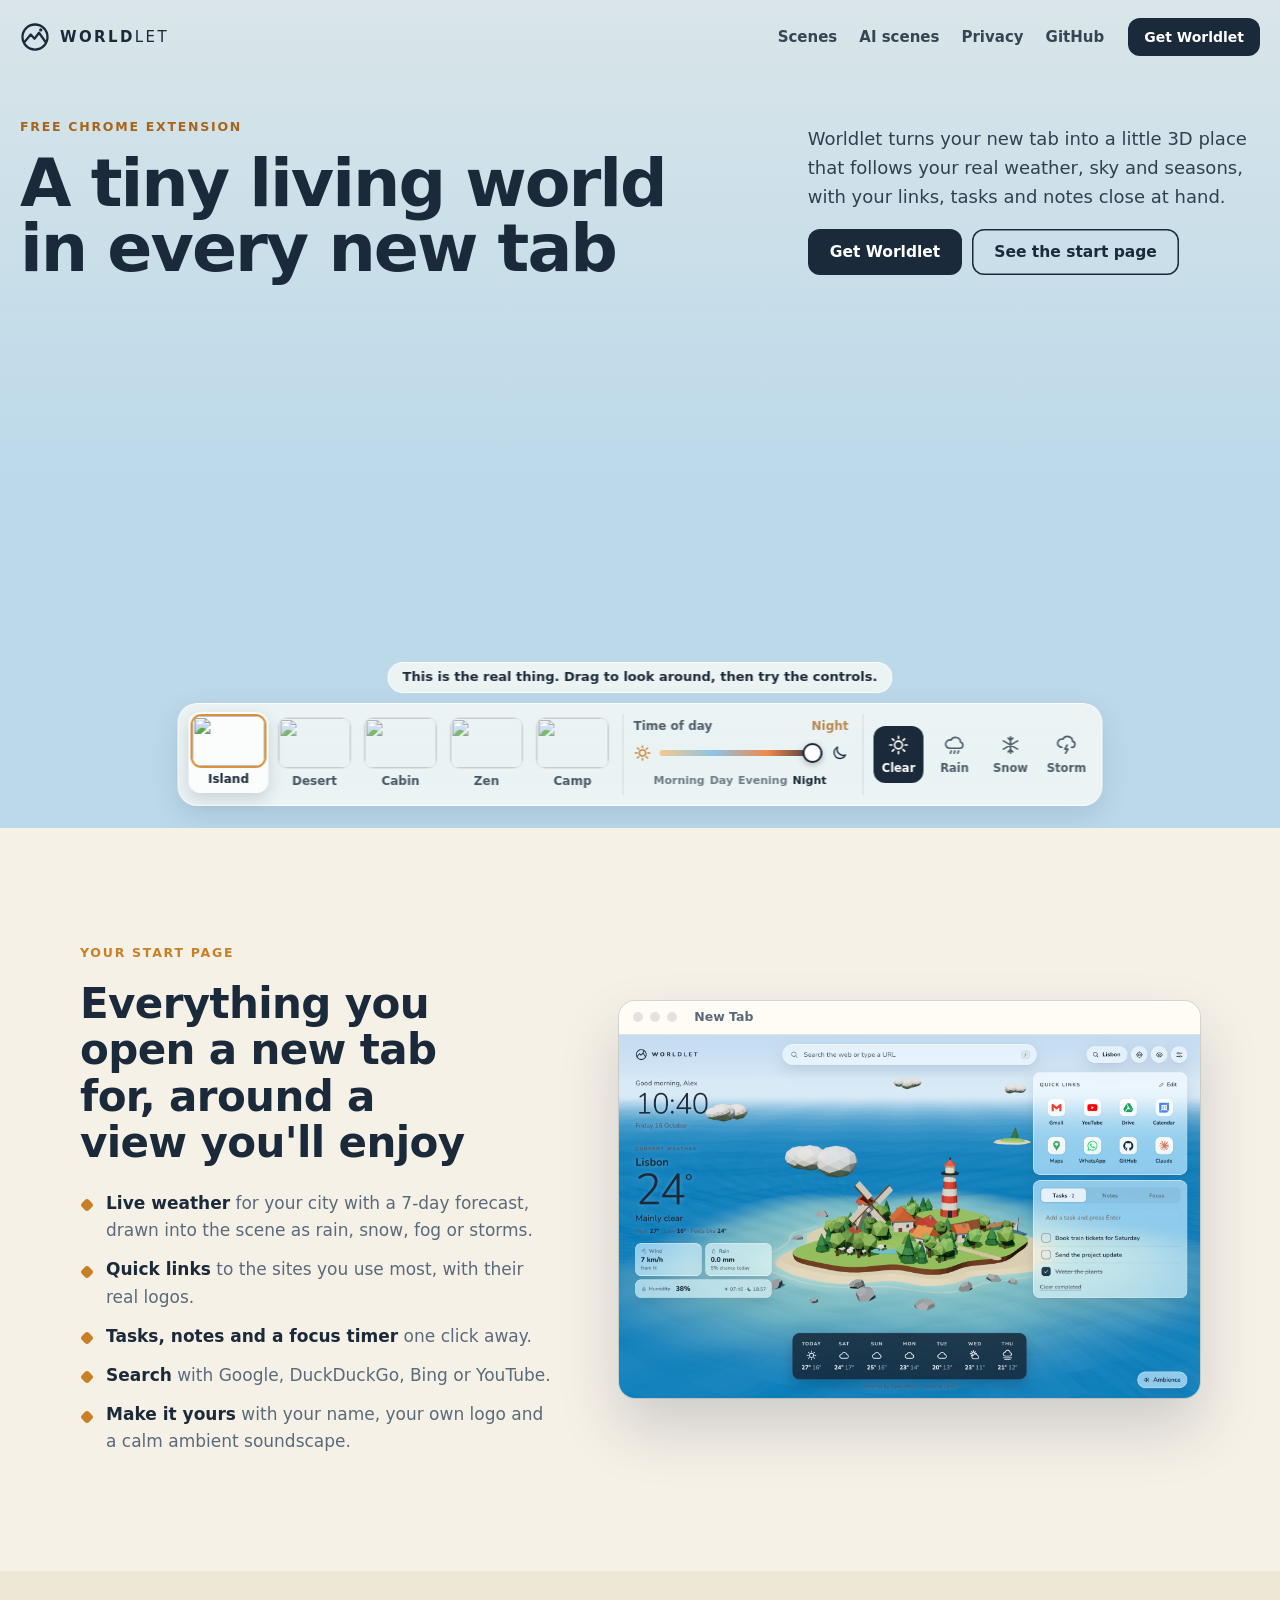
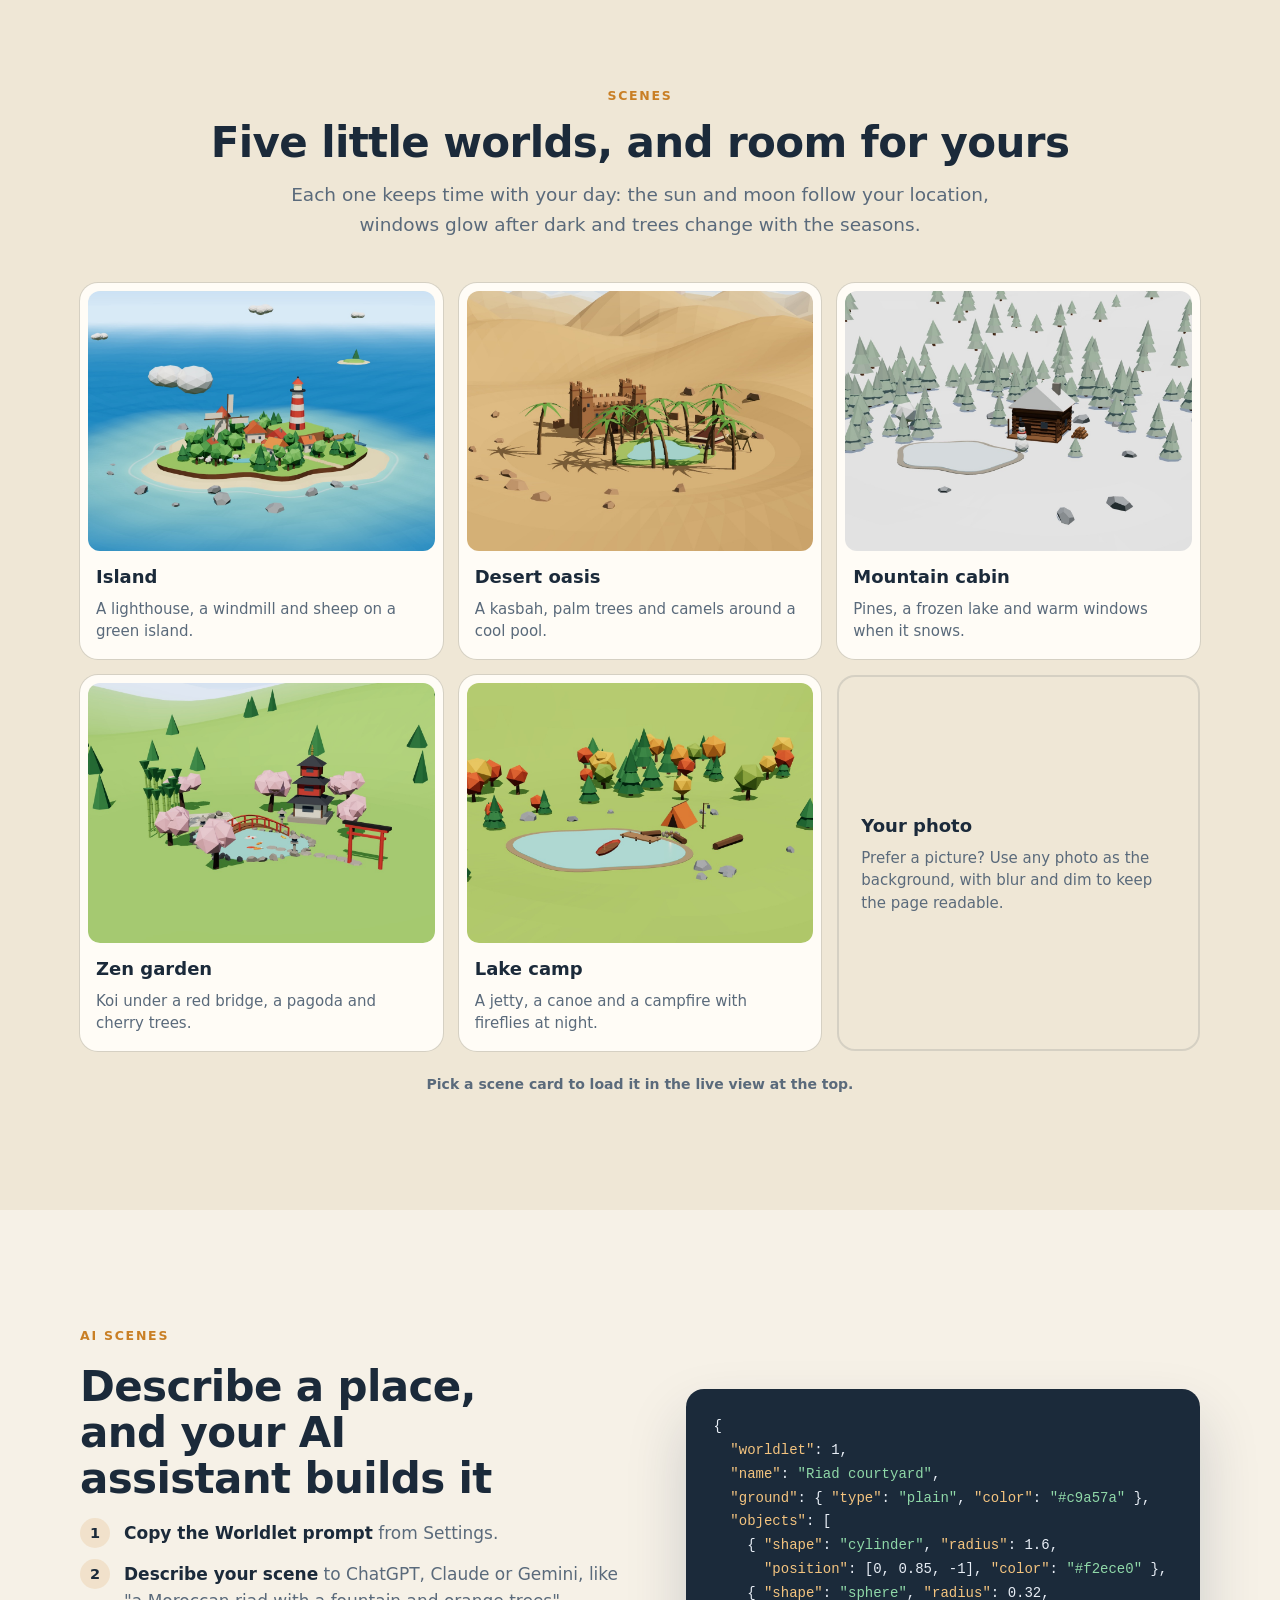
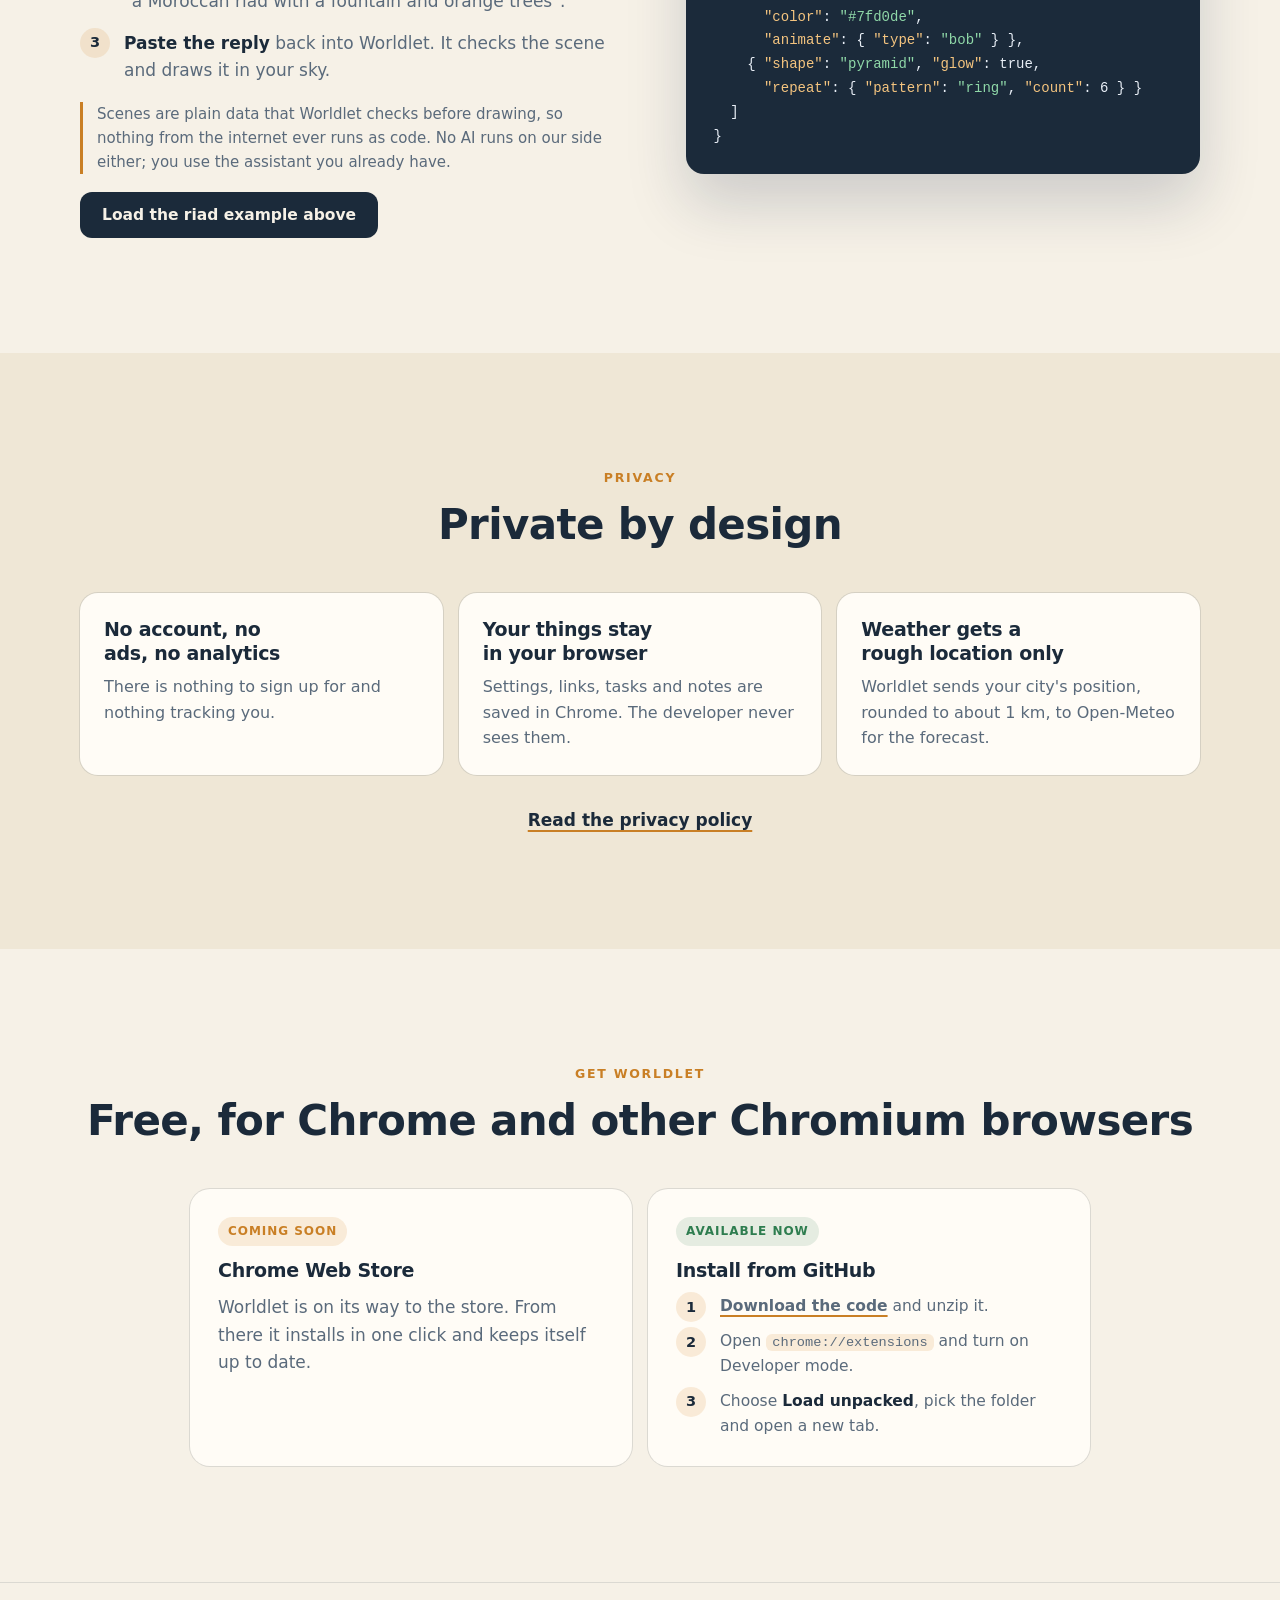
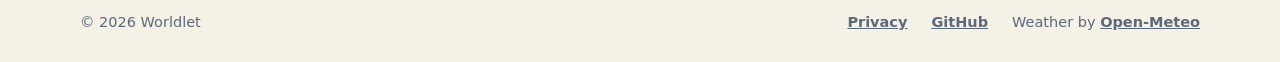
==== commit f31ddfe8: "Rework the website hero with a wide headline and visual scene controls The headline now runs across " ====
--- a/store/worldlet-site/index.html
+++ b/store/worldlet-site/index.html
@@ -36,37 +36,46 @@
     <a class="btn btn-small" href="#get">Get Worldlet</a>
   </nav>
 
-  <div class="hero-copy glass">
-    <p class="eyebrow">Free Chrome extension</p>
-    <h1>A tiny living world in every new&nbsp;tab</h1>
-    <p class="lede">Worldlet turns your new tab into a little 3D place that follows your real weather, sky and seasons, with your links, tasks and notes close at hand.</p>
-    <div class="cta-row">
-      <a class="btn" href="#get">Get Worldlet</a>
-      <a class="btn btn-ghost" href="#start">See the start page</a>
-    </div>
-    <p class="hint">This is the real thing. Drag to look around, then try the controls.</p>
+  <div class="hero-copy">
+    <div class="hero-title">
+      <p class="eyebrow">Free Chrome extension</p>
+      <h1>A tiny living world in every new&nbsp;tab</h1>
+    </div>
+    <div class="hero-side">
+      <p class="lede">Worldlet turns your new tab into a little 3D place that follows your real weather, sky and seasons, with your links, tasks and notes close at hand.</p>
+      <div class="cta-row">
+        <a class="btn" href="#get">Get Worldlet</a>
+        <a class="btn btn-ghost" href="#start">See the start page</a>
+      </div>
+    </div>
   </div>
 
-  <div class="dock glass" role="group" aria-label="Try the scene">
-    <div class="dock-row" role="group" aria-label="Scene">
-      <button data-scene="island" aria-pressed="true">Island</button>
-      <button data-scene="desert" aria-pressed="false">Desert oasis</button>
-      <button data-scene="cabin" aria-pressed="false">Mountain cabin</button>
-      <button data-scene="zen" aria-pressed="false">Zen garden</button>
-      <button data-scene="camp" aria-pressed="false">Lake camp</button>
-    </div>
-    <div class="dock-row dock-small">
-      <div role="group" aria-label="Time of day">
-        <button data-time="morning" aria-pressed="false">Morning</button>
-        <button data-time="day" aria-pressed="true">Day</button>
-        <button data-time="evening" aria-pressed="false">Evening</button>
-        <button data-time="night" aria-pressed="false">Night</button>
-      </div>
-      <div role="group" aria-label="Weather">
-        <button data-weather="clear" aria-pressed="true">Clear</button>
-        <button data-weather="rain" aria-pressed="false">Rain</button>
-        <button data-weather="snow" aria-pressed="false">Snow</button>
-        <button data-weather="storm" aria-pressed="false">Storm</button>
+  <div class="dock-wrap">
+    <p class="hint dock-hint glass">This is the real thing. Drag to look around, then try the controls.</p>
+    <div class="dock glass" role="group" aria-label="Try the scene">
+      <div class="dock-part dock-scenes" role="group" aria-label="Scene">
+        <button data-scene="island" aria-pressed="true"><img src="assets/scenes/island.jpg" width="400" height="300" alt="" /><span>Island</span></button>
+        <button data-scene="desert" aria-pressed="false"><img src="assets/scenes/desert.jpg" width="400" height="300" alt="" /><span>Desert</span></button>
+        <button data-scene="cabin" aria-pressed="false"><img src="assets/scenes/cabin.jpg" width="400" height="300" alt="" /><span>Cabin</span></button>
+        <button data-scene="zen" aria-pressed="false"><img src="assets/scenes/zen.jpg" width="400" height="300" alt="" /><span>Zen</span></button>
+        <button data-scene="camp" aria-pressed="false"><img src="assets/scenes/camp.jpg" width="400" height="300" alt="" /><span>Camp</span></button>
+      </div>
+      <div class="dock-part dock-time">
+        <label class="dock-label" for="sunRange">Time of day <output id="sunOut">Day</output></label>
+        <div class="sun-track">
+          <svg viewBox="0 0 24 24" aria-hidden="true"><circle cx="12" cy="12" r="4.2"/><path d="M12 2.5v2.4M12 19.1v2.4M2.5 12h2.4M19.1 12h2.4M5.3 5.3 7 7M17 17l1.7 1.7M5.3 18.7 7 17M17 7l1.7-1.7"/></svg>
+          <input type="range" id="sunRange" min="0" max="300" step="1" value="100" aria-valuetext="Day" />
+          <svg viewBox="0 0 24 24" aria-hidden="true"><path d="M20 14.5A8 8 0 0 1 9.5 4a8 8 0 1 0 10.5 10.5Z"/></svg>
+        </div>
+        <div class="sun-stops" role="group" aria-label="Jump to">
+          <button data-time="morning">Morning</button><button data-time="day">Day</button><button data-time="evening">Evening</button><button data-time="night">Night</button>
+        </div>
+      </div>
+      <div class="dock-part dock-weather" role="group" aria-label="Weather">
+        <button data-weather="clear" aria-pressed="true" title="Clear"><svg viewBox="0 0 24 24" aria-hidden="true"><circle cx="12" cy="12" r="4.2"/><path d="M12 2.5v2.4M12 19.1v2.4M2.5 12h2.4M19.1 12h2.4M5.3 5.3 7 7M17 17l1.7 1.7M5.3 18.7 7 17M17 7l1.7-1.7"/></svg><span>Clear</span></button>
+        <button data-weather="rain" aria-pressed="false" title="Rain"><svg viewBox="0 0 24 24" aria-hidden="true"><path d="M7 15.5a4.5 4.5 0 1 1 1.2-8.8A5.5 5.5 0 0 1 18.6 9 3.3 3.3 0 0 1 17.5 15.5Z"/><path d="M8.5 18.5 7.5 21M12.5 18.5l-1 2.5M16.5 18.5l-1 2.5"/></svg><span>Rain</span></button>
+        <button data-weather="snow" aria-pressed="false" title="Snow"><svg viewBox="0 0 24 24" aria-hidden="true"><path d="M12 3v18M4.2 7.5l15.6 9M4.2 16.5l15.6-9M9.5 4.5 12 7l2.5-2.5M9.5 19.5 12 17l2.5 2.5"/></svg><span>Snow</span></button>
+        <button data-weather="storm" aria-pressed="false" title="Storm"><svg viewBox="0 0 24 24" aria-hidden="true"><path d="M7 14.5a4.5 4.5 0 1 1 1.2-8.8A5.5 5.5 0 0 1 18.6 8 3.3 3.3 0 0 1 17.5 14.5"/><path d="m12.8 12-2.6 4.5h3.4L11 21"/></svg><span>Storm</span></button>
       </div>
     </div>
   </div>
--- a/store/worldlet-site/site.css
+++ b/store/worldlet-site/site.css
@@ -22,7 +22,7 @@
 * { box-sizing: border-box; }
 html { scroll-behavior: smooth; }
 body { margin: 0; background: var(--sand); color: var(--ink); font: 500 17px/1.6 var(--font); -webkit-font-smoothing: antialiased; }
-img { max-width: 100%; display: block; }
+img { max-width: 100%; height: auto; display: block; }
 a { color: inherit; }
 button { font: inherit; color: inherit; cursor: pointer; }
 :focus-visible { outline: 2px solid var(--amber); outline-offset: 3px; border-radius: 6px; }
@@ -68,18 +68,54 @@
 .nav-links a { text-decoration: none; opacity: 0.85; }
 .nav-links a:hover { opacity: 1; text-decoration: underline; text-underline-offset: 4px; }
 
-.hero-copy { position: absolute; left: var(--gutter); top: 50%; transform: translateY(-56%); width: min(500px, 40vw); border-radius: 24px; padding: 30px 32px; display: grid; gap: 16px; }
-.cta-row { display: flex; gap: 10px; flex-wrap: wrap; margin-top: 4px; }
-
-.dock { position: absolute; left: 50%; bottom: max(22px, env(safe-area-inset-bottom, 0px)); transform: translateX(-50%); border-radius: 18px; padding: 8px; display: grid; gap: 6px; max-width: calc(100% - 40px); }
-.dock-row { display: flex; gap: 4px; justify-content: center; }
-.dock-small { gap: 14px; }
-.dock-small > div { display: flex; gap: 2px; }
-.dock button { border: 0; background: transparent; padding: 8px 13px; border-radius: 10px; font-weight: 800; font-size: 14px; white-space: nowrap; opacity: 0.8; }
-.dock-small button { padding: 5px 10px; font-size: 12.5px; }
-.dock button:hover { opacity: 1; background: rgba(127, 127, 127, 0.14); }
-.dock button[aria-pressed="true"] { opacity: 1; background: #1b2a3a; color: #fff; }
-.hero.night .dock button[aria-pressed="true"] { background: #f4c47f; color: #1a2232; }
+/* The headline runs wide across the sky; the scene is framed lower so the two never overlap. */
+.hero::before { content: ""; position: absolute; inset: 0 0 auto; height: 58%; z-index: -1; pointer-events: none; background: linear-gradient(rgba(246, 241, 231, 0.5), rgba(246, 241, 231, 0)); }
+.hero.night::before { background: linear-gradient(rgba(10, 16, 32, 0.55), rgba(10, 16, 32, 0)); }
+.hero-copy { position: absolute; left: 0; right: 0; top: clamp(96px, 13svh, 150px); margin: 0 auto; width: min(1240px, calc(100% - 2 * var(--gutter))); display: grid; grid-template-columns: minmax(0, 1.6fr) minmax(0, 1fr); column-gap: clamp(32px, 5vw, 80px); row-gap: 14px; align-items: end; pointer-events: none; }
+.hero-copy > * { pointer-events: auto; }
+.hero-title { display: grid; gap: 14px; }
+.hero h1 { font-size: clamp(44px, 5.2vw, 76px); line-height: 0.98; letter-spacing: -0.03em; text-wrap: balance; }
+.hero-side { display: grid; gap: 18px; padding-bottom: 6px; }
+.hero .lede { font-size: 18px; max-width: 40ch; opacity: 0.88; }
+.cta-row { display: flex; gap: 10px; flex-wrap: wrap; }
+
+/* Try-it controls: scene pictures, a sun slider and weather icons in one glass bar. */
+.dock-wrap { position: absolute; left: 50%; bottom: max(22px, env(safe-area-inset-bottom, 0px)); transform: translateX(-50%); display: grid; justify-items: center; gap: 10px; width: max-content; max-width: calc(100% - 40px); }
+.dock-hint { font-size: 13px; padding: 4px 14px; border-radius: 999px; box-shadow: none; }
+.hero .dock-hint { opacity: 1; }
+.dock { border-radius: 20px; padding: 10px; display: flex; align-items: stretch; gap: 10px; }
+.dock-part { display: flex; gap: 6px; align-items: center; }
+.dock-part + .dock-part { border-left: 1px solid rgba(127, 127, 127, 0.22); padding-left: 10px; }
+.dock button { border: 0; background: transparent; padding: 0; }
+.dock-scenes button { display: grid; gap: 4px; justify-items: center; padding: 4px; border-radius: 12px; font-size: 12px; font-weight: 800; opacity: 0.78; transition: transform 0.15s, background 0.15s, opacity 0.15s; }
+.dock-scenes img { width: 72px; height: 50px; object-fit: cover; border-radius: 9px; box-shadow: 0 0 0 1px rgba(27, 42, 58, 0.1); }
+.dock-scenes button:hover { opacity: 1; transform: translateY(-2px); }
+.dock-scenes button[aria-pressed="true"] { opacity: 1; background: rgba(255, 255, 255, 0.75); box-shadow: 0 6px 16px rgba(20, 40, 70, 0.16); transform: translateY(-2px); }
+.dock-scenes button[aria-pressed="true"] img { box-shadow: 0 0 0 2px #d9913a; }
+.hero.night .dock-scenes button[aria-pressed="true"] { background: rgba(255, 255, 255, 0.12); }
+.hero.night .dock-scenes button[aria-pressed="true"] img { box-shadow: 0 0 0 2px #f4c47f; }
+
+.dock-time { flex-direction: column; align-items: stretch; justify-content: center; gap: 6px; width: 230px; padding: 0 4px; }
+.dock-label { display: flex; justify-content: space-between; font-size: 12px; font-weight: 800; opacity: 0.75; }
+.dock-label output { opacity: 1; color: #a8641a; }
+.hero.night .dock-label output { color: #f4c47f; }
+.sun-track { display: flex; align-items: center; gap: 8px; }
+.sun-track svg, .dock-weather svg { width: 18px; height: 18px; flex: none; fill: none; stroke: currentColor; stroke-width: 1.8; stroke-linecap: round; stroke-linejoin: round; }
+.sun-track svg:first-child { color: #c97f25; }
+#sunRange { flex: 1; min-width: 0; height: 22px; margin: 0; background: transparent; -webkit-appearance: none; appearance: none; cursor: pointer; }
+#sunRange::-webkit-slider-runnable-track { height: 6px; border-radius: 3px; background: linear-gradient(90deg, #f6c98a, #8cc4e8 33%, #f08a4b 66%, #1b2a4a); }
+#sunRange::-moz-range-track { height: 6px; border-radius: 3px; background: linear-gradient(90deg, #f6c98a, #8cc4e8 33%, #f08a4b 66%, #1b2a4a); }
+#sunRange::-webkit-slider-thumb { -webkit-appearance: none; width: 20px; height: 20px; margin-top: -7px; border-radius: 50%; background: #fff; border: 2px solid #1b2a3a; box-shadow: 0 2px 6px rgba(0, 0, 0, 0.25); }
+#sunRange::-moz-range-thumb { width: 16px; height: 16px; border-radius: 50%; background: #fff; border: 2px solid #1b2a3a; }
+.sun-stops { display: flex; justify-content: space-between; padding: 0 22px 0 20px; }
+.sun-stops button { font-size: 11px; font-weight: 700; opacity: 0.6; padding: 2px 0; }
+.sun-stops button:hover, .sun-stops button.near { opacity: 1; }
+
+.dock-weather button { display: grid; justify-items: center; gap: 3px; min-width: 50px; padding: 8px 4px 6px; border-radius: 12px; font-size: 11.5px; font-weight: 800; opacity: 0.75; }
+.dock-weather svg { width: 22px; height: 22px; }
+.dock-weather button:hover { opacity: 1; background: rgba(127, 127, 127, 0.14); }
+.dock-weather button[aria-pressed="true"] { opacity: 1; background: #1b2a3a; color: #fff; }
+.hero.night .dock-weather button[aria-pressed="true"] { background: #f4c47f; color: #1a2232; }
 
 /* ---------- bands ---------- */
 .band { padding-block: clamp(64px, 9vw, 120px); }
@@ -171,12 +207,21 @@
 
 /* ---------- large screens ---------- */
 /* Scale the text and layout (not the 3D canvas) so the page keeps its proportions on big monitors. */
-@media (min-width: 1680px) { main, .footer, .nav, .hero-copy, .dock { zoom: 1.18; } }
-@media (min-width: 2100px) { main, .footer, .nav, .hero-copy, .dock { zoom: 1.4; } }
-@media (min-width: 2800px) { main, .footer, .nav, .hero-copy, .dock { zoom: 1.75; } }
+@media (min-width: 1680px) { main, .footer, .nav, .hero-copy, .dock-wrap { zoom: 1.18; } }
+@media (min-width: 2100px) { main, .footer, .nav, .hero-copy, .dock-wrap { zoom: 1.4; } }
+@media (min-width: 2800px) { main, .footer, .nav, .hero-copy, .dock-wrap { zoom: 1.75; } }
 @media (max-width: 900px) {
   .doc-grid { grid-template-columns: minmax(0, 1fr); }
   .toc { position: static; }
+}
+
+/* Mid-size screens: smaller pictures so the controls stay on one row below the scene. */
+@media (min-width: 901px) and (max-width: 1180px) {
+  .dock-scenes img { width: 54px; height: 38px; }
+  .dock-time { width: 200px; }
+  .sun-stops { padding: 0; }
+  .sun-stops button { font-size: 10.5px; }
+  .dock-weather button { min-width: 44px; }
 }
 
 /* ---------- small screens ---------- */
@@ -185,13 +230,19 @@
   .nav .btn-small { margin-left: auto; }
   /* Phones stack the hero: copy, then the live scene in its own area, then the controls. */
   .hero { height: auto; display: flex; flex-direction: column; padding: 84px 0 18px; background: linear-gradient(#d7ebf6, #a9d2ea); }
+  .hero::before { display: none; }
   .hero.night { background: linear-gradient(#141f38, #1d2b4a); }
-  .hero-copy { order: 1; position: relative; left: auto; top: auto; transform: none; width: auto; margin: 0 16px; padding: 22px; gap: 12px; }
-  .hero-copy .hint { display: none; }
+  .hero-copy { order: 1; position: relative; top: auto; width: auto; margin: 0 16px; grid-template-columns: minmax(0, 1fr); row-gap: 12px; }
+  .hero h1 { font-size: clamp(38px, 10vw, 56px); }
   .hero-canvas { order: 2; position: relative; inset: auto; height: 360px; z-index: 0; }
-  .dock { order: 3; position: relative; left: auto; bottom: auto; transform: none; margin: 0 16px; max-width: none; }
-  .dock-row { justify-content: flex-start; overflow-x: auto; scrollbar-width: none; }
-  .dock-small { flex-direction: column; gap: 4px; }
+  .dock-wrap { order: 3; position: relative; left: auto; bottom: auto; transform: none; width: auto; max-width: none; margin: 0 16px; }
+  .dock-hint { display: none; }
+  .dock { flex-direction: column; width: 100%; }
+  .dock-part + .dock-part { border-left: 0; padding-left: 0; border-top: 1px solid rgba(127, 127, 127, 0.22); padding-top: 10px; }
+  .dock-scenes { overflow-x: auto; scrollbar-width: none; justify-content: space-between; }
+  .dock-time { width: auto; }
+  .dock-weather { justify-content: space-between; }
+  .dock-weather button { flex: 1; }
   .split, .split-rev { grid-template-columns: minmax(0, 1fr); }
   .scene-grid, .trio, .get-grid { grid-template-columns: minmax(0, 1fr); }
   .scene-grid { grid-template-columns: repeat(2, minmax(0, 1fr)); }
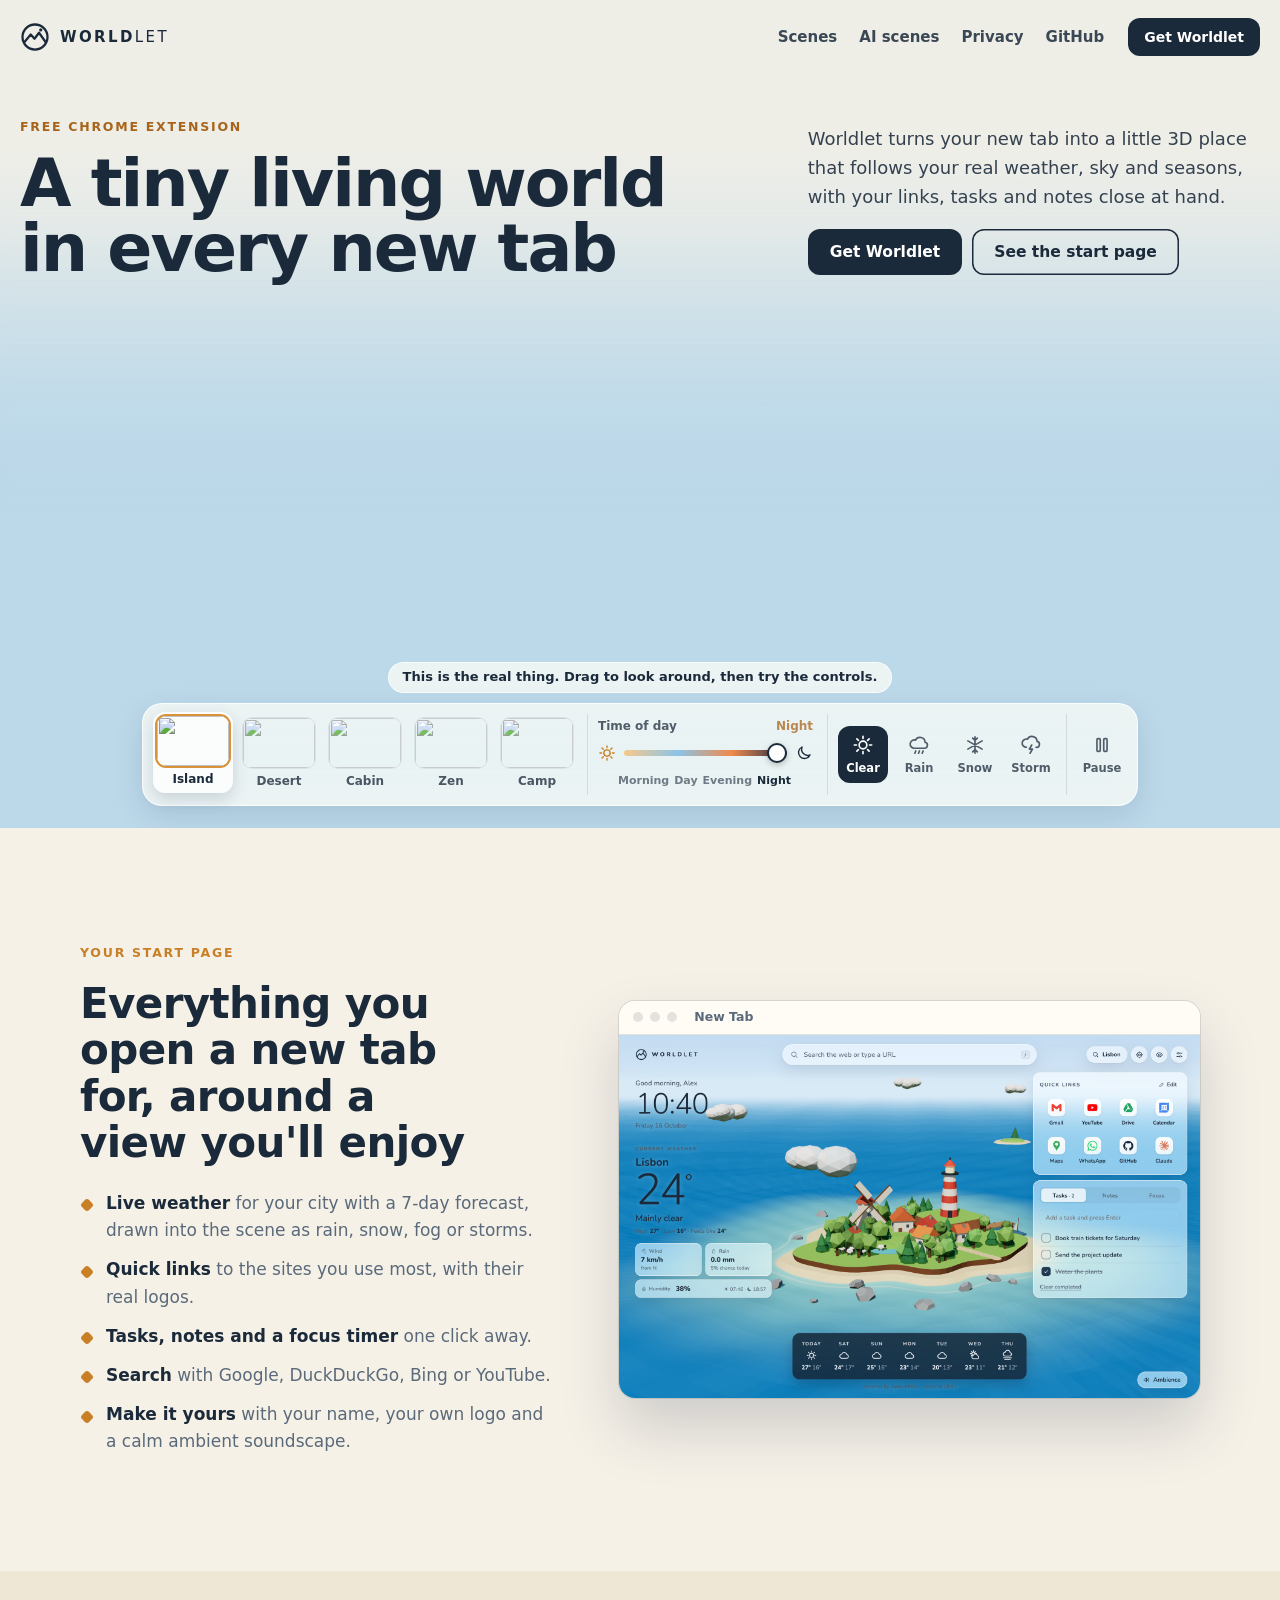
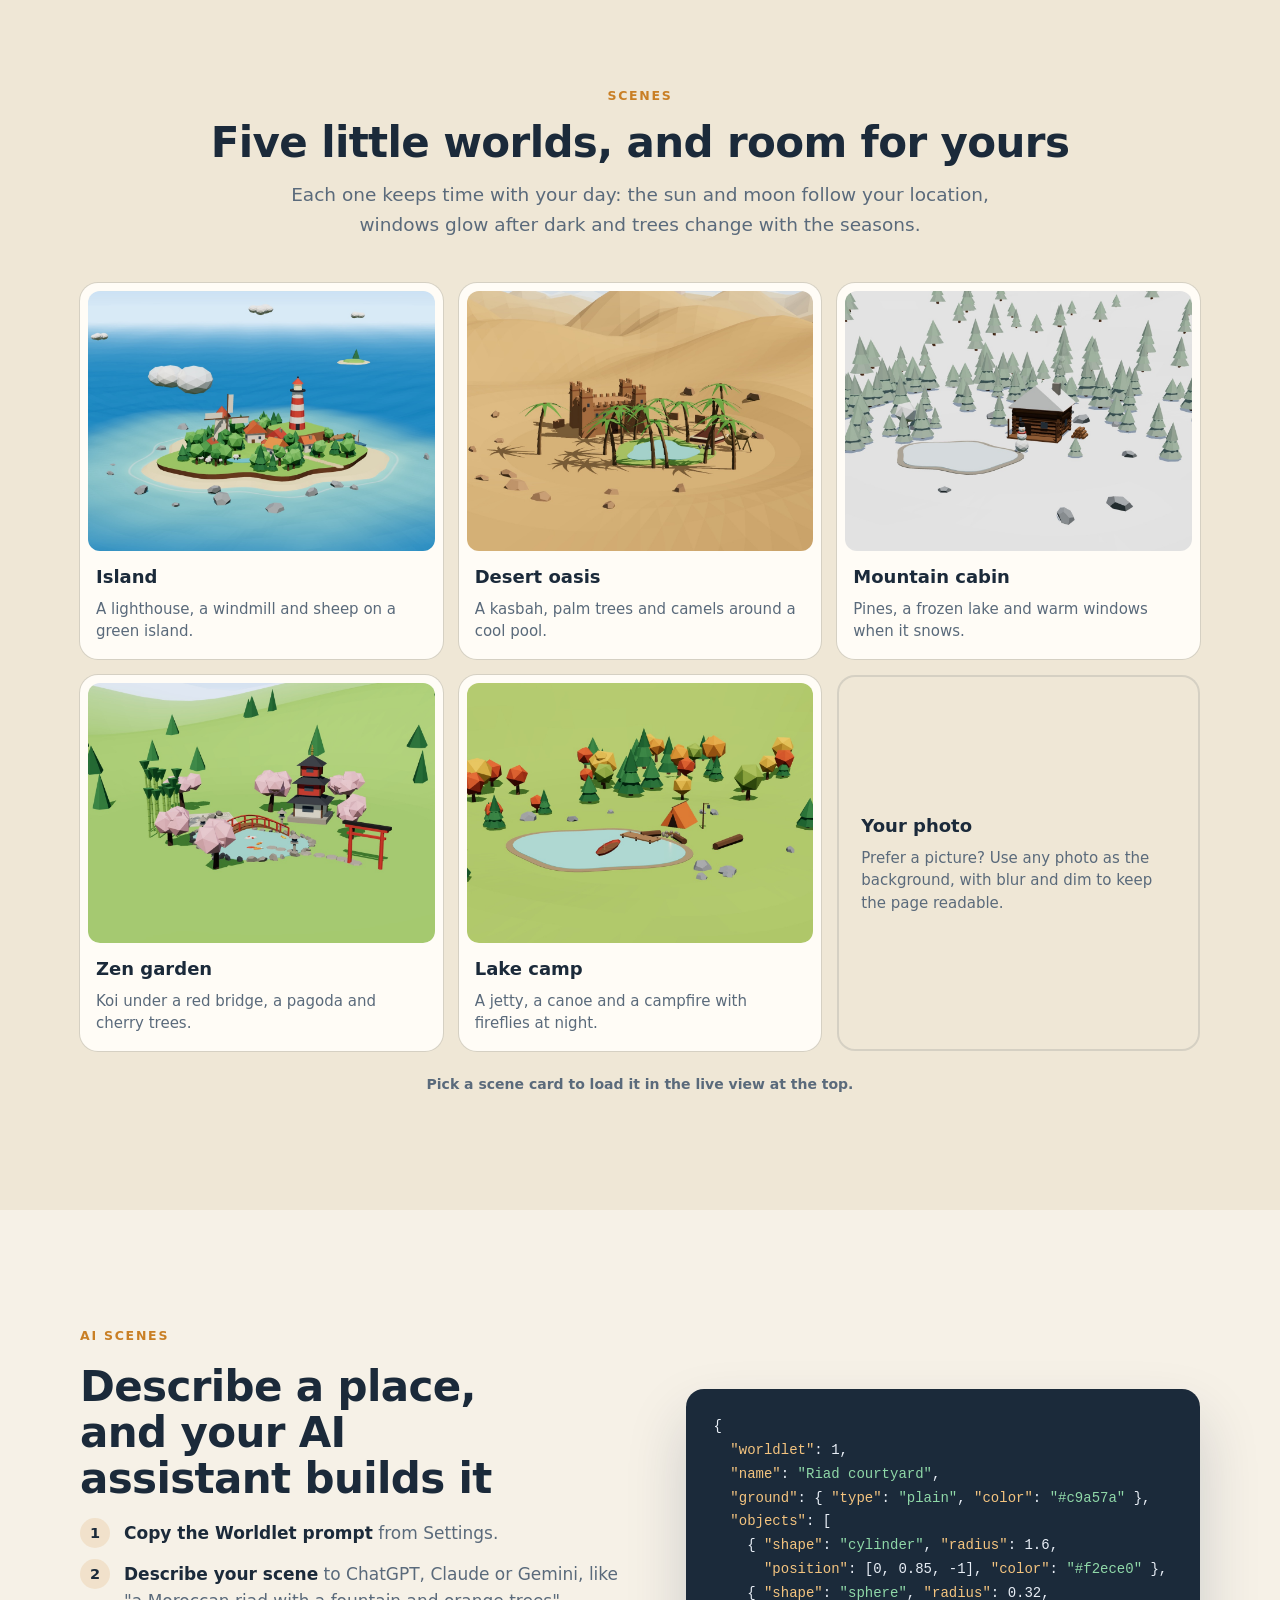
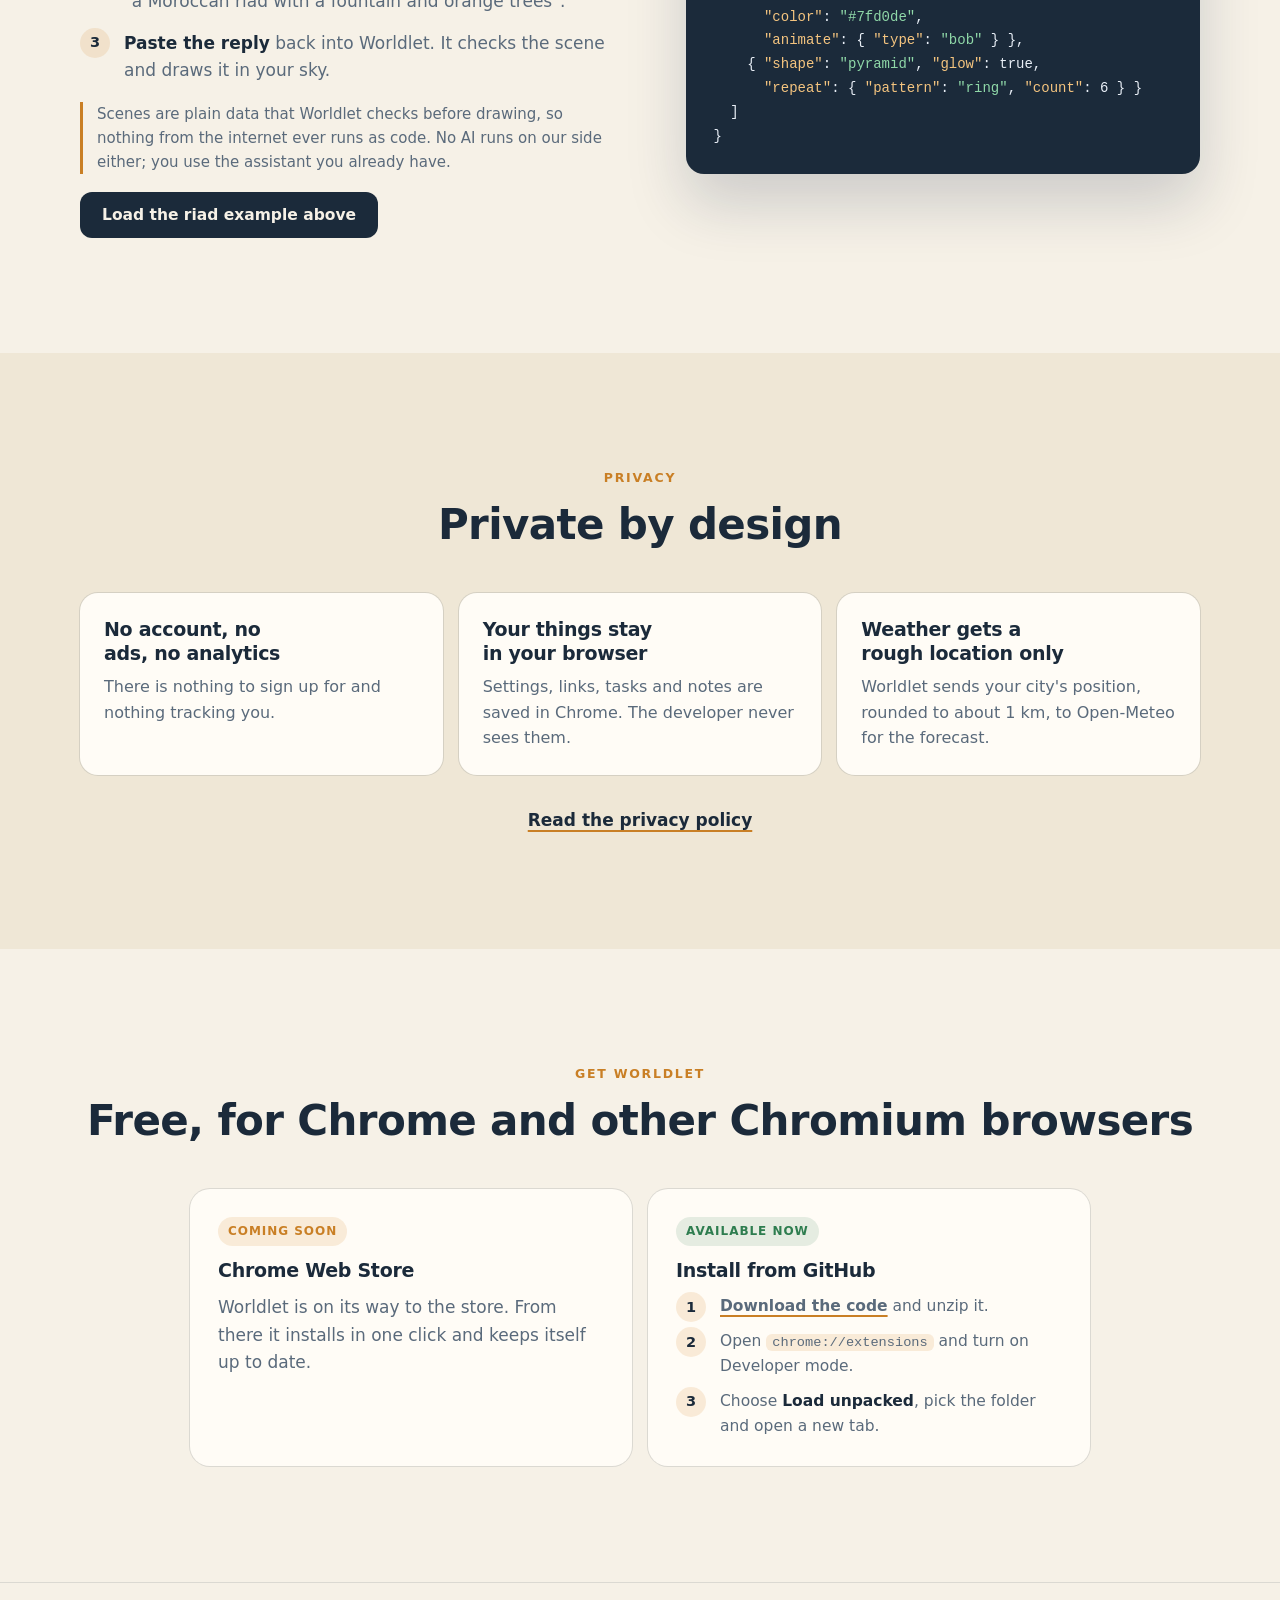
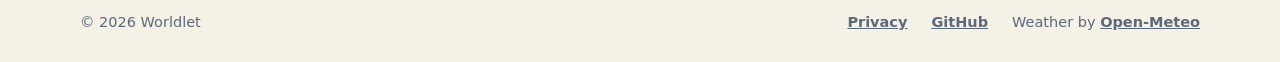
==== commit e066b063: "Keep the hero headline readable on busy scenes and add a pause button A soft blurred backdrop sits b" ====
--- a/store/worldlet-site/index.html
+++ b/store/worldlet-site/index.html
@@ -77,6 +77,9 @@
         <button data-weather="snow" aria-pressed="false" title="Snow"><svg viewBox="0 0 24 24" aria-hidden="true"><path d="M12 3v18M4.2 7.5l15.6 9M4.2 16.5l15.6-9M9.5 4.5 12 7l2.5-2.5M9.5 19.5 12 17l2.5 2.5"/></svg><span>Snow</span></button>
         <button data-weather="storm" aria-pressed="false" title="Storm"><svg viewBox="0 0 24 24" aria-hidden="true"><path d="M7 14.5a4.5 4.5 0 1 1 1.2-8.8A5.5 5.5 0 0 1 18.6 8 3.3 3.3 0 0 1 17.5 14.5"/><path d="m12.8 12-2.6 4.5h3.4L11 21"/></svg><span>Storm</span></button>
       </div>
+      <div class="dock-part dock-spin">
+        <button id="spinBtn" aria-pressed="true" aria-label="Slow turn" title="Pause or resume the slow turn"><svg class="icon-pause" viewBox="0 0 24 24" aria-hidden="true"><rect x="6.5" y="5" width="3.6" height="14" rx="1"/><rect x="13.9" y="5" width="3.6" height="14" rx="1"/></svg><svg class="icon-play" viewBox="0 0 24 24" aria-hidden="true"><path d="M7.5 5.2v13.6a.8.8 0 0 0 1.2.7l10.6-6.8a.8.8 0 0 0 0-1.4L8.7 4.5a.8.8 0 0 0-1.2.7Z"/></svg><span>Pause</span></button>
+      </div>
     </div>
   </div>
 </header>
--- a/store/worldlet-site/site.css
+++ b/store/worldlet-site/site.css
@@ -69,8 +69,8 @@
 .nav-links a:hover { opacity: 1; text-decoration: underline; text-underline-offset: 4px; }
 
 /* The headline runs wide across the sky; the scene is framed lower so the two never overlap. */
-.hero::before { content: ""; position: absolute; inset: 0 0 auto; height: 58%; z-index: -1; pointer-events: none; background: linear-gradient(rgba(246, 241, 231, 0.5), rgba(246, 241, 231, 0)); }
-.hero.night::before { background: linear-gradient(rgba(10, 16, 32, 0.55), rgba(10, 16, 32, 0)); }
+.hero::before { content: ""; position: absolute; inset: 0 0 auto; height: 62%; z-index: 0; pointer-events: none; background: linear-gradient(rgba(246, 241, 231, 0.86) 30%, rgba(246, 241, 231, 0)); backdrop-filter: blur(5px); -webkit-backdrop-filter: blur(5px); -webkit-mask-image: linear-gradient(#000 45%, transparent); mask-image: linear-gradient(#000 45%, transparent); }
+.hero.night::before { background: linear-gradient(rgba(10, 16, 32, 0.8) 30%, rgba(10, 16, 32, 0)); }
 .hero-copy { position: absolute; left: 0; right: 0; top: clamp(96px, 13svh, 150px); margin: 0 auto; width: min(1240px, calc(100% - 2 * var(--gutter))); display: grid; grid-template-columns: minmax(0, 1.6fr) minmax(0, 1fr); column-gap: clamp(32px, 5vw, 80px); row-gap: 14px; align-items: end; pointer-events: none; }
 .hero-copy > * { pointer-events: auto; }
 .hero-title { display: grid; gap: 14px; }
@@ -100,7 +100,7 @@
 .dock-label output { opacity: 1; color: #a8641a; }
 .hero.night .dock-label output { color: #f4c47f; }
 .sun-track { display: flex; align-items: center; gap: 8px; }
-.sun-track svg, .dock-weather svg { width: 18px; height: 18px; flex: none; fill: none; stroke: currentColor; stroke-width: 1.8; stroke-linecap: round; stroke-linejoin: round; }
+.sun-track svg, .dock-weather svg, .dock-spin svg { width: 18px; height: 18px; flex: none; fill: none; stroke: currentColor; stroke-width: 1.8; stroke-linecap: round; stroke-linejoin: round; }
 .sun-track svg:first-child { color: #c97f25; }
 #sunRange { flex: 1; min-width: 0; height: 22px; margin: 0; background: transparent; -webkit-appearance: none; appearance: none; cursor: pointer; }
 #sunRange::-webkit-slider-runnable-track { height: 6px; border-radius: 3px; background: linear-gradient(90deg, #f6c98a, #8cc4e8 33%, #f08a4b 66%, #1b2a4a); }
@@ -111,9 +111,9 @@
 .sun-stops button { font-size: 11px; font-weight: 700; opacity: 0.6; padding: 2px 0; }
 .sun-stops button:hover, .sun-stops button.near { opacity: 1; }
 
-.dock-weather button { display: grid; justify-items: center; gap: 3px; min-width: 50px; padding: 8px 4px 6px; border-radius: 12px; font-size: 11.5px; font-weight: 800; opacity: 0.75; }
-.dock-weather svg { width: 22px; height: 22px; }
-.dock-weather button:hover { opacity: 1; background: rgba(127, 127, 127, 0.14); }
+.dock-spin button, .dock-weather button { display: grid; justify-items: center; gap: 3px; min-width: 50px; padding: 8px 4px 6px; border-radius: 12px; font-size: 11.5px; font-weight: 800; opacity: 0.75; }
+.dock-weather svg, .dock-spin svg { width: 22px; height: 22px; }
+.dock-spin button:hover, .dock-weather button:hover { opacity: 1; background: rgba(127, 127, 127, 0.14); }
 .dock-weather button[aria-pressed="true"] { opacity: 1; background: #1b2a3a; color: #fff; }
 .hero.night .dock-weather button[aria-pressed="true"] { background: #f4c47f; color: #1a2232; }
 
@@ -215,13 +215,17 @@
   .toc { position: static; }
 }
 
+.dock-spin .icon-play { display: none; }
+.dock-spin button[aria-pressed="false"] .icon-pause { display: none; }
+.dock-spin button[aria-pressed="false"] .icon-play { display: block; }
+
 /* Mid-size screens: smaller pictures so the controls stay on one row below the scene. */
 @media (min-width: 901px) and (max-width: 1180px) {
   .dock-scenes img { width: 54px; height: 38px; }
   .dock-time { width: 200px; }
   .sun-stops { padding: 0; }
   .sun-stops button { font-size: 10.5px; }
-  .dock-weather button { min-width: 44px; }
+  .dock-weather button, .dock-spin button { min-width: 44px; }
 }
 
 /* ---------- small screens ---------- */
@@ -243,6 +247,7 @@
   .dock-time { width: auto; }
   .dock-weather { justify-content: space-between; }
   .dock-weather button { flex: 1; }
+  .dock-spin { justify-content: center; }
   .split, .split-rev { grid-template-columns: minmax(0, 1fr); }
   .scene-grid, .trio, .get-grid { grid-template-columns: minmax(0, 1fr); }
   .scene-grid { grid-template-columns: repeat(2, minmax(0, 1fr)); }
